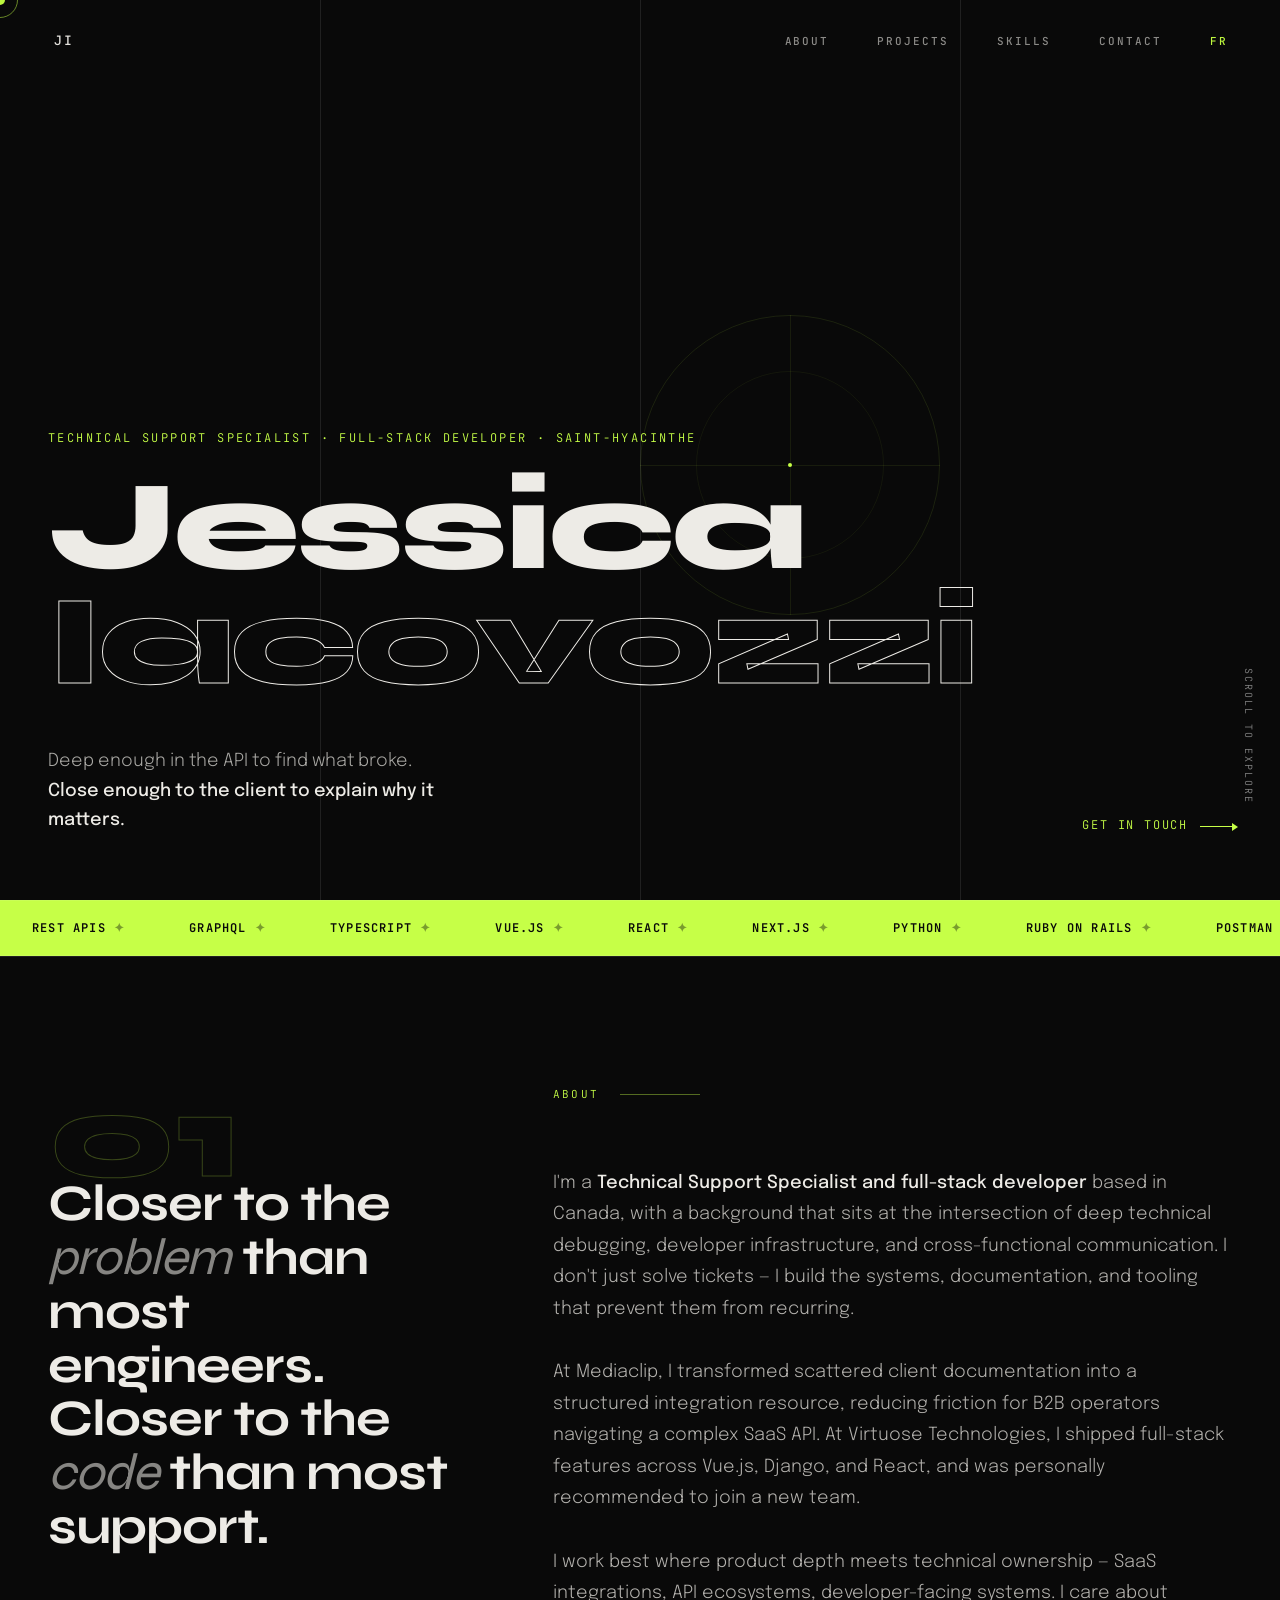
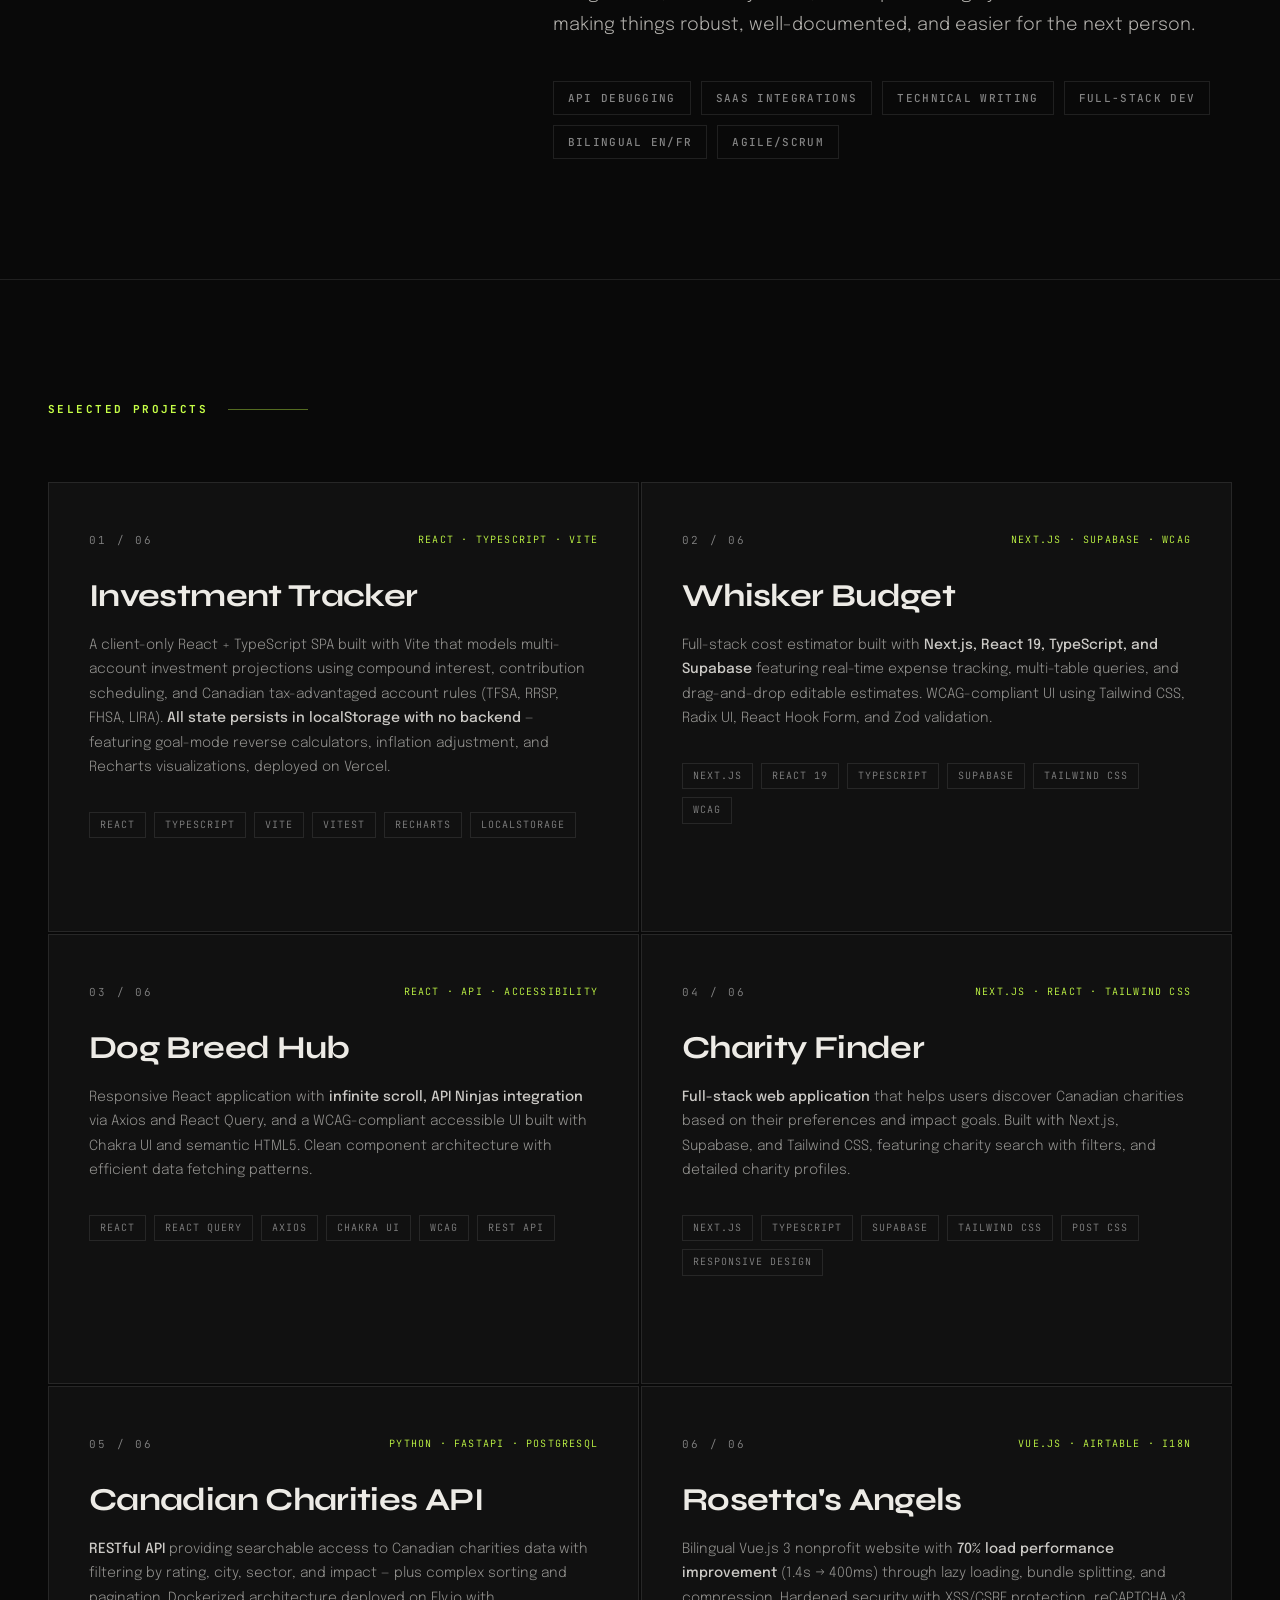
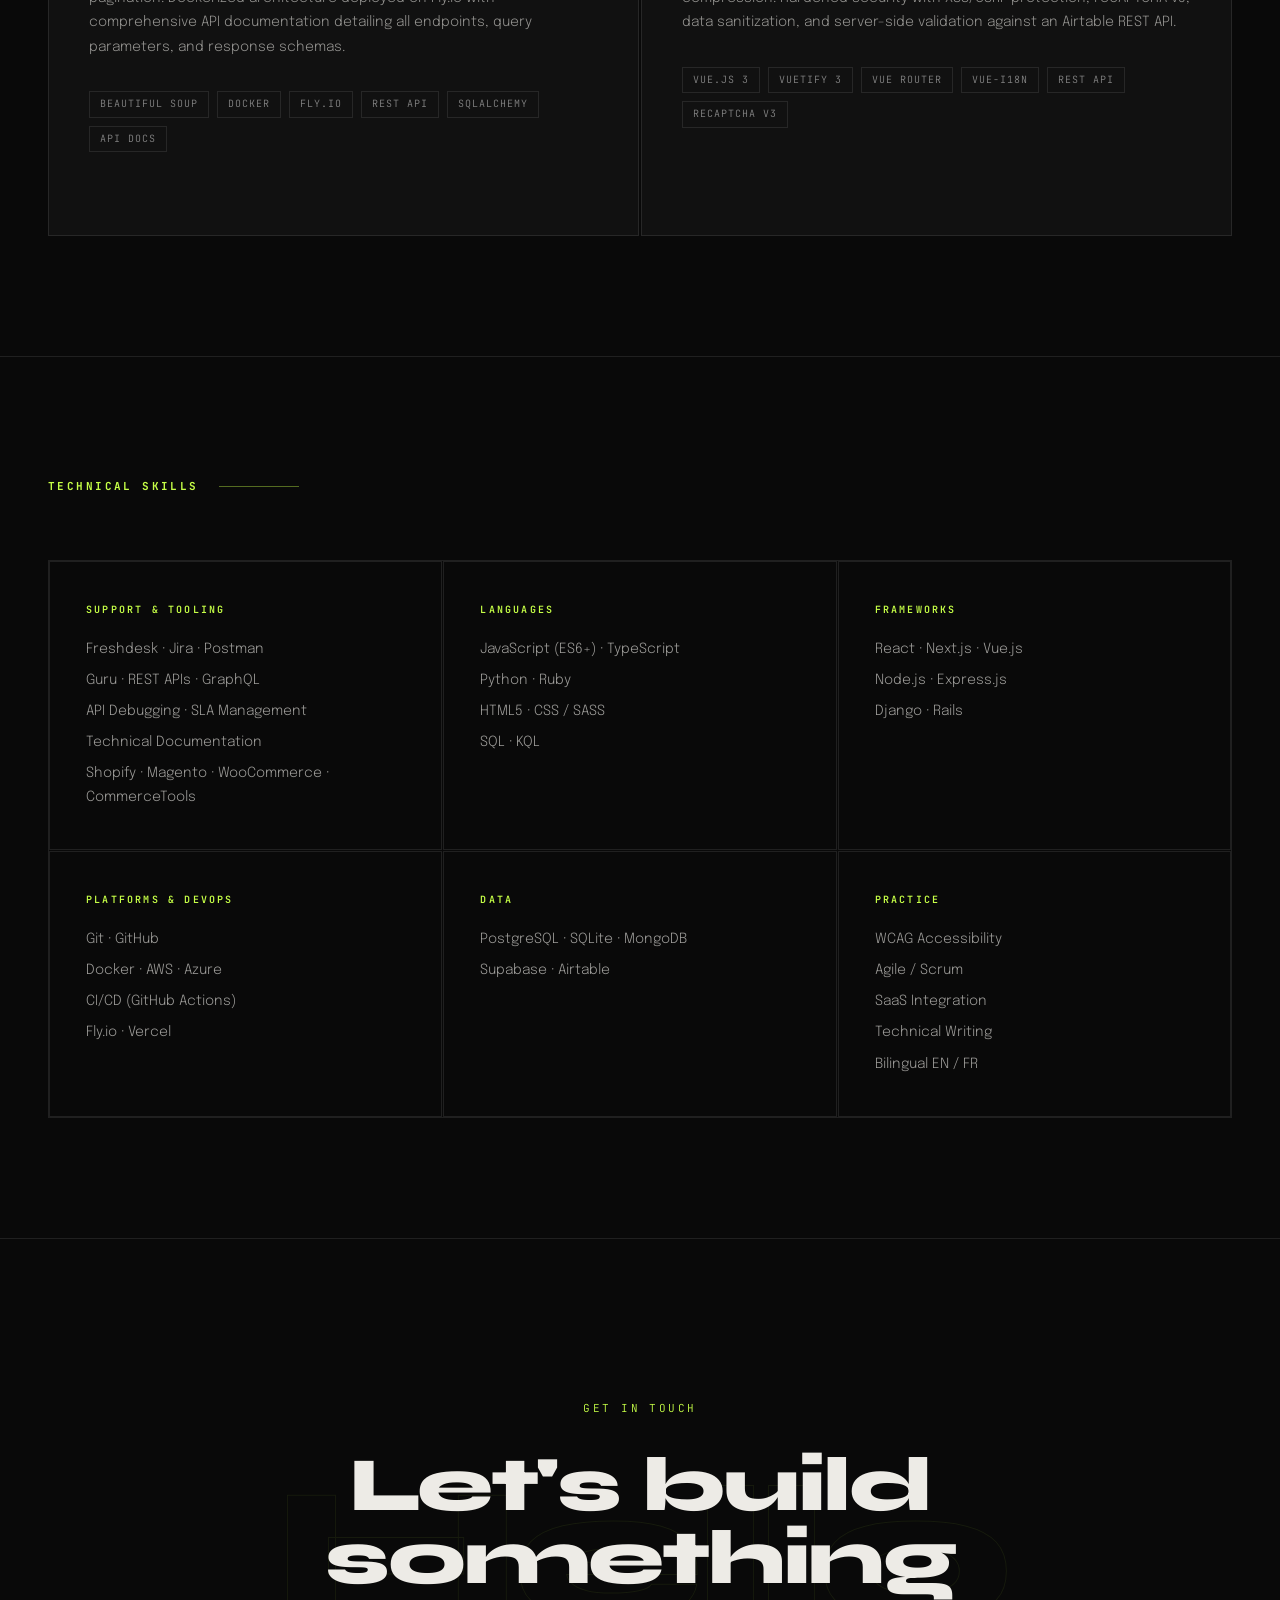
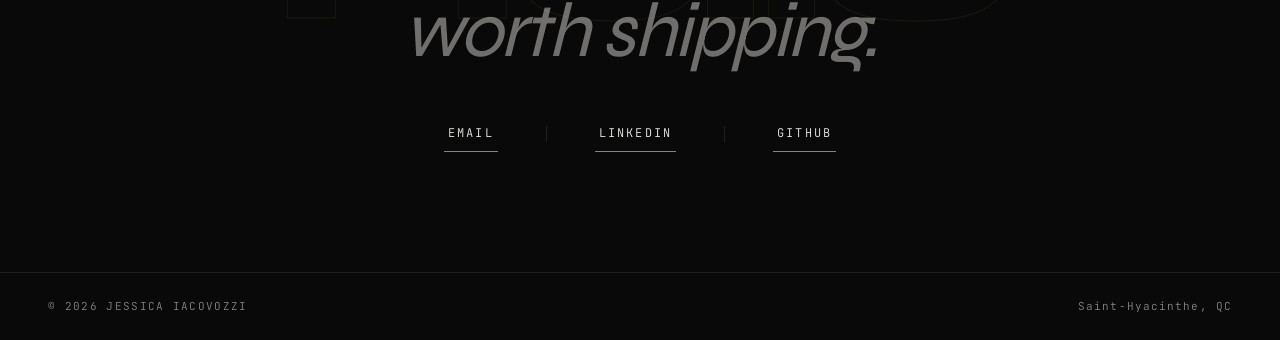
==== index.html @ d78e9f34 "Formatted with prettier + fix hero cta arrow" ====
<!doctype html>
<html lang="en">
  <head>
    <meta charset="UTF-8" />
    <meta name="viewport" content="width=device-width, initial-scale=1.0" />
    <title>Jessica Iacovozzi — Technical Support Specialist</title>
    <meta
      name="description"
      content="Technical Support Specialist and full-stack developer based in Saint-Hyacinthe. Deep API knowledge, builder's instinct, and a track record of shipping."
    />
    <link rel="alternate" hreflang="fr" href="fr/" />
    <link rel="alternate" hreflang="en" href="./" />
    <link
      href="https://fonts.googleapis.com/css2?family=Syne:wght@400;600;700;800&family=Epilogue:ital,wght@0,300;0,400;0,500;1,300;1,400&family=JetBrains+Mono:wght@400;500;600&display=swap"
      rel="stylesheet"
    />
    <link rel="stylesheet" href="assets/css/style.css" />
  </head>
  <body>
    <a href="#main" class="skip-link">Skip to content</a>

    <!-- Custom cursor -->
    <div class="cursor" id="cursor"></div>
    <div class="cursor-ring" id="cursor-ring"></div>

    <!-- Nav -->
    <nav>
      <a href="#" class="nav-logo">JI</a>
      <ul class="nav-links">
        <li><a href="#about">About</a></li>
        <li><a href="#projects">Projects</a></li>
        <li><a href="#skills">Skills</a></li>
        <li><a href="#contact">Contact</a></li>
        <li><a href="fr/" class="nav-lang" hreflang="fr">FR</a></li>
      </ul>
      <button
        class="nav-hamburger"
        aria-label="Toggle menu"
        aria-expanded="false"
      >
        <span></span><span></span><span></span>
      </button>
    </nav>

    <main id="main">
      <!-- Hero -->
      <section id="hero">
        <div class="hero-grid-line"></div>
        <div class="hero-grid-line"></div>
        <div class="hero-grid-line"></div>

        <div class="hero-visual" aria-hidden="true">
          <div class="hero-visual-ring"></div>
          <div class="hero-visual-ring hero-visual-ring--sm"></div>
          <div class="hero-visual-cross"></div>
          <div class="hero-visual-dot"></div>
        </div>

        <p class="hero-eyebrow">
          Technical Support Specialist · Full-Stack Developer · Saint-Hyacinthe
        </p>
        <h1 class="hero-name">
          <span class="hero-name-line">Jessica</span>
          <span class="hero-name-line">Iacovozzi</span>
        </h1>
        <div class="hero-meta">
          <p class="hero-role">
            Deep enough in the API to find what broke.<br />
            <strong
              >Close enough to the client to explain why it matters.</strong
            >
          </p>
          <a href="#contact" class="hero-cta">
            Get in touch
            <span class="hero-cta-arrow"></span>
          </a>
        </div>
        <p class="hero-scroll-hint">Scroll to explore</p>
      </section>

      <!-- Marquee -->
      <div class="marquee-wrap">
        <div class="marquee-track" aria-hidden="true">
          <span class="marquee-item"
            >REST APIs <span class="marquee-dot">✦</span></span
          >
          <span class="marquee-item"
            >GraphQL <span class="marquee-dot">✦</span></span
          >
          <span class="marquee-item"
            >TypeScript <span class="marquee-dot">✦</span></span
          >
          <span class="marquee-item"
            >Vue.js <span class="marquee-dot">✦</span></span
          >
          <span class="marquee-item"
            >React <span class="marquee-dot">✦</span></span
          >
          <span class="marquee-item"
            >Next.js <span class="marquee-dot">✦</span></span
          >
          <span class="marquee-item"
            >Python <span class="marquee-dot">✦</span></span
          >
          <span class="marquee-item"
            >Ruby on Rails <span class="marquee-dot">✦</span></span
          >
          <span class="marquee-item"
            >Postman <span class="marquee-dot">✦</span></span
          >
          <span class="marquee-item"
            >SLA Management <span class="marquee-dot">✦</span></span
          >
          <span class="marquee-item"
            >Technical Documentation <span class="marquee-dot">✦</span></span
          >
          <span class="marquee-item"
            >Docker <span class="marquee-dot">✦</span></span
          >
          <span class="marquee-item"
            >AWS <span class="marquee-dot">✦</span></span
          >
          <span class="marquee-item"
            >Azure <span class="marquee-dot">✦</span></span
          >
          <!-- Duplicate for seamless loop -->
          <span class="marquee-item"
            >REST APIs <span class="marquee-dot">✦</span></span
          >
          <span class="marquee-item"
            >GraphQL <span class="marquee-dot">✦</span></span
          >
          <span class="marquee-item"
            >TypeScript <span class="marquee-dot">✦</span></span
          >
          <span class="marquee-item"
            >Vue.js <span class="marquee-dot">✦</span></span
          >
          <span class="marquee-item"
            >React <span class="marquee-dot">✦</span></span
          >
          <span class="marquee-item"
            >Next.js <span class="marquee-dot">✦</span></span
          >
          <span class="marquee-item"
            >Python <span class="marquee-dot">✦</span></span
          >
          <span class="marquee-item"
            >Ruby on Rails <span class="marquee-dot">✦</span></span
          >
          <span class="marquee-item"
            >Postman <span class="marquee-dot">✦</span></span
          >
          <span class="marquee-item"
            >SLA Management <span class="marquee-dot">✦</span></span
          >
          <span class="marquee-item"
            >Technical Documentation <span class="marquee-dot">✦</span></span
          >
          <span class="marquee-item"
            >Docker <span class="marquee-dot">✦</span></span
          >
          <span class="marquee-item"
            >AWS <span class="marquee-dot">✦</span></span
          >
          <span class="marquee-item"
            >Azure <span class="marquee-dot">✦</span></span
          >
        </div>
      </div>

      <!-- About -->
      <section id="about">
        <div class="about-left reveal">
          <div class="about-number">01</div>
          <h2 class="about-heading">
            Closer to the <em>problem</em> than most engineers. Closer to the
            <em>code</em> than most support.
          </h2>
        </div>
        <div class="about-right reveal reveal-delay-2">
          <div class="section-label">About</div>
          <p class="about-text">
            I'm a
            <strong
              >Technical Support Specialist and full-stack developer</strong
            >
            based in Canada, with a background that sits at the intersection of
            deep technical debugging, developer infrastructure, and
            cross-functional communication. I don't just solve tickets — I build
            the systems, documentation, and tooling that prevent them from
            recurring.
          </p>
          <p class="about-text">
            At Mediaclip, I transformed scattered client documentation into a
            structured integration resource, reducing friction for B2B operators
            navigating a complex SaaS API. At Virtuose Technologies, I shipped
            full-stack features across Vue.js, Django, and React, and was
            personally recommended to join a new team.
          </p>
          <p class="about-text">
            I work best where product depth meets technical ownership — SaaS
            integrations, API ecosystems, developer-facing systems. I care about
            making things robust, well-documented, and easier for the next
            person.
          </p>
          <ul class="about-tags">
            <li class="tag">API Debugging</li>
            <li class="tag">SaaS Integrations</li>
            <li class="tag">Technical Writing</li>
            <li class="tag">Full-Stack Dev</li>
            <li class="tag">Bilingual EN/FR</li>
            <li class="tag">Agile/Scrum</li>
          </ul>
        </div>
      </section>

      <!-- Projects -->
      <section id="projects">
        <h2 class="section-label reveal">Selected Projects</h2>
        <div class="projects-grid">
          <div class="project-card reveal">
            <div class="project-num">
              <span>01 / 06</span>
              <span class="project-stack-badge">React · TypeScript · Vite</span>
            </div>
            <h3 class="project-title">Investment Tracker</h3>
            <p class="project-desc">
              A client-only React + TypeScript SPA built with Vite that models
              multi-account investment projections using compound interest,
              contribution scheduling, and Canadian tax-advantaged account rules
              (TFSA, RRSP, FHSA, LIRA).
              <strong
                >All state persists in localStorage with no backend</strong
              >
              — featuring goal-mode reverse calculators, inflation adjustment,
              and Recharts visualizations, deployed on Vercel.
            </p>
            <ul class="project-tags">
              <li class="project-tag">React</li>
              <li class="project-tag">TypeScript</li>
              <li class="project-tag">Vite</li>
              <li class="project-tag">Vitest</li>
              <li class="project-tag">Recharts</li>
              <li class="project-tag">localStorage</li>
            </ul>
            <div class="project-mockup">
              <picture class="project-mockup-picture">
                <source
                  media="(max-width: 600px)"
                  srcset="assets/images/investment_tracker_mobile.webp"
                />
                <img
                  src="assets/images/investment_tracker_desktop.webp"
                  alt="Investment tracker website screenshot"
                  loading="lazy"
                />
              </picture>
              <a
                href="https://personal-multi-investment-tracker.vercel.app/"
                class="project-mockup-cta"
                target="_blank"
                rel="noopener"
              >
                View Live <span class="project-mockup-arrow"></span>
              </a>
            </div>
          </div>

          <div class="project-card reveal reveal-delay-1">
            <div class="project-num">
              <span>02 / 06</span>
              <span class="project-stack-badge">Next.js · Supabase · WCAG</span>
            </div>
            <h3 class="project-title">Whisker Budget</h3>
            <p class="project-desc">
              Full-stack cost estimator built with
              <strong>Next.js, React 19, TypeScript, and Supabase</strong>
              featuring real-time expense tracking, multi-table queries, and
              drag-and-drop editable estimates. WCAG-compliant UI using Tailwind
              CSS, Radix UI, React Hook Form, and Zod validation.
            </p>
            <ul class="project-tags">
              <li class="project-tag">Next.js</li>
              <li class="project-tag">React 19</li>
              <li class="project-tag">TypeScript</li>
              <li class="project-tag">Supabase</li>
              <li class="project-tag">Tailwind CSS</li>
              <li class="project-tag">WCAG</li>
            </ul>
            <div class="project-mockup">
              <picture class="project-mockup-picture">
                <source
                  media="(max-width: 600px)"
                  srcset="assets/images/whiskerbudget_mobile.webp"
                />
                <img
                  src="assets/images/whiskerbudget_desktop.webp"
                  alt="Whisker Budget website screenshot"
                  loading="lazy"
                />
              </picture>
              <a
                href="https://whiskerbudget.ca/"
                class="project-mockup-cta"
                target="_blank"
                rel="noopener"
              >
                View Live <span class="project-mockup-arrow"></span>
              </a>
            </div>
          </div>

          <div class="project-card reveal reveal-delay-2">
            <div class="project-num">
              <span>03 / 06</span>
              <span class="project-stack-badge"
                >React · API · Accessibility</span
              >
            </div>
            <h3 class="project-title">Dog Breed Hub</h3>
            <p class="project-desc">
              Responsive React application with
              <strong>infinite scroll, API Ninjas integration</strong> via Axios
              and React Query, and a WCAG-compliant accessible UI built with
              Chakra UI and semantic HTML5. Clean component architecture with
              efficient data fetching patterns.
            </p>
            <ul class="project-tags">
              <li class="project-tag">React</li>
              <li class="project-tag">React Query</li>
              <li class="project-tag">Axios</li>
              <li class="project-tag">Chakra UI</li>
              <li class="project-tag">WCAG</li>
              <li class="project-tag">REST API</li>
            </ul>
            <div class="project-mockup">
              <picture class="project-mockup-picture">
                <source
                  media="(max-width: 600px)"
                  srcset="assets/images/db_hub_mobile.webp"
                />
                <img
                  src="assets/images/db_hub_desktop.webp"
                  alt="Dog Breed Hub app screenshot"
                  loading="lazy"
                />
              </picture>
              <a
                href="https://dog-breed-hub.vercel.app/"
                class="project-mockup-cta"
                target="_blank"
                rel="noopener"
              >
                View Live <span class="project-mockup-arrow"></span>
              </a>
            </div>
          </div>

          <div class="project-card reveal reveal-delay-3">
            <div class="project-num">
              <span>04 / 06</span>
              <span class="project-stack-badge"
                >Next.js · React · Tailwind CSS</span
              >
            </div>
            <h3 class="project-title">Charity Finder</h3>
            <p class="project-desc">
              <strong>Full-stack web application</strong> that helps users
              discover Canadian charities based on their preferences and impact
              goals. Built with Next.js, Supabase, and Tailwind CSS, featuring
              charity search with filters, and detailed charity profiles.
            </p>
            <ul class="project-tags">
              <li class="project-tag">Next.js</li>
              <li class="project-tag">TypeScript</li>
              <li class="project-tag">Supabase</li>
              <li class="project-tag">Tailwind CSS</li>
              <li class="project-tag">Post CSS</li>
              <li class="project-tag">Responsive Design</li>
            </ul>
            <div class="project-mockup">
              <picture class="project-mockup-picture">
                <source
                  media="(max-width: 600px)"
                  srcset="assets/images/charity_finder_mobile.webp"
                />
                <img
                  src="assets/images/charity_finder_desktop.webp"
                  alt="Charity Finder website screenshot"
                  loading="lazy"
                />
              </picture>
              <a
                href="https://canadian-charity-search-v2.vercel.app/"
                class="project-mockup-cta"
                target="_blank"
                rel="noopener"
              >
                View Live <span class="project-mockup-arrow"></span>
              </a>
            </div>
          </div>

          <div class="project-card reveal reveal-delay-4">
            <div class="project-num">
              <span>05 / 06</span>
              <span class="project-stack-badge"
                >Python · FastAPI · PostgreSQL</span
              >
            </div>
            <h3 class="project-title">Canadian Charities API</h3>
            <p class="project-desc">
              <strong>RESTful API</strong> providing searchable access to
              Canadian charities data with filtering by rating, city, sector,
              and impact — plus complex sorting and pagination. Dockerized
              architecture deployed on Fly.io with comprehensive API
              documentation detailing all endpoints, query parameters, and
              response schemas.
            </p>
            <ul class="project-tags">
              <li class="project-tag">Beautiful Soup</li>
              <li class="project-tag">Docker</li>
              <li class="project-tag">Fly.io</li>
              <li class="project-tag">REST API</li>
              <li class="project-tag">SQLAlchemy</li>
              <li class="project-tag">API Docs</li>
            </ul>
            <div class="project-mockup">
              <picture class="project-mockup-picture">
                <source
                  media="(max-width: 600px)"
                  srcset="assets/images/charity_api_mobile.webp"
                />
                <img
                  src="assets/images/charity_api_desktop.webp"
                  alt="Canadian Charities API website screenshot"
                  loading="lazy"
                />
              </picture>
              <a
                href="https://canadian-charities-api.fly.dev/"
                class="project-mockup-cta"
                target="_blank"
                rel="noopener"
              >
                View Live <span class="project-mockup-arrow"></span>
              </a>
            </div>
          </div>

          <div class="project-card reveal reveal-delay-5">
            <div class="project-num">
              <span>06 / 06</span>
              <span class="project-stack-badge">Vue.js · Airtable · i18n</span>
            </div>
            <h3 class="project-title">Rosetta's Angels</h3>
            <p class="project-desc">
              Bilingual Vue.js 3 nonprofit website with
              <strong>70% load performance improvement</strong> (1.4s → 400ms)
              through lazy loading, bundle splitting, and compression. Hardened
              security with XSS/CSRF protection, reCAPTCHA v3, data
              sanitization, and server-side validation against an Airtable REST
              API.
            </p>
            <ul class="project-tags">
              <li class="project-tag">Vue.js 3</li>
              <li class="project-tag">Vuetify 3</li>
              <li class="project-tag">Vue Router</li>
              <li class="project-tag">Vue-i18n</li>
              <li class="project-tag">REST API</li>
              <li class="project-tag">reCAPTCHA v3</li>
            </ul>
            <div class="project-mockup">
              <picture class="project-mockup-picture">
                <source
                  media="(max-width: 600px)"
                  srcset="assets/images/rosettas_angels_mobile.webp"
                />
                <img
                  src="assets/images/rosettas_angels_desktop.webp"
                  alt="Rosetta's Angels website screenshot"
                  loading="lazy"
                />
              </picture>
              <a
                href="https://rosettasangels.org/"
                class="project-mockup-cta"
                target="_blank"
                rel="noopener"
              >
                View Live <span class="project-mockup-arrow"></span>
              </a>
            </div>
          </div>
        </div>
      </section>

      <!-- Skills -->
      <section id="skills">
        <h2 class="section-label reveal">Technical Skills</h2>
        <div class="skills-grid reveal">
          <div class="skill-group">
            <p class="skill-group-label">Support &amp; Tooling</p>
            <ul class="skill-list">
              <li>Freshdesk · Jira · Postman</li>
              <li>Guru · REST APIs · GraphQL</li>
              <li>API Debugging · SLA Management</li>
              <li>Technical Documentation</li>
              <li>Shopify · Magento · WooCommerce · CommerceTools</li>
            </ul>
          </div>
          <div class="skill-group">
            <p class="skill-group-label">Languages</p>
            <ul class="skill-list">
              <li>JavaScript (ES6+) · TypeScript</li>
              <li>Python · Ruby</li>
              <li>HTML5 · CSS / SASS</li>
              <li>SQL · KQL</li>
            </ul>
          </div>
          <div class="skill-group">
            <p class="skill-group-label">Frameworks</p>
            <ul class="skill-list">
              <li>React · Next.js · Vue.js</li>
              <li>Node.js · Express.js</li>
              <li>Django · Rails</li>
            </ul>
          </div>
          <div class="skill-group">
            <p class="skill-group-label">Platforms &amp; DevOps</p>
            <ul class="skill-list">
              <li>Git · GitHub</li>
              <li>Docker · AWS · Azure</li>
              <li>CI/CD (GitHub Actions)</li>
              <li>Fly.io · Vercel</li>
            </ul>
          </div>
          <div class="skill-group">
            <p class="skill-group-label">Data</p>
            <ul class="skill-list">
              <li>PostgreSQL · SQLite · MongoDB</li>
              <li>Supabase · Airtable</li>
            </ul>
          </div>
          <div class="skill-group">
            <p class="skill-group-label">Practice</p>
            <ul class="skill-list">
              <li>WCAG Accessibility</li>
              <li>Agile / Scrum</li>
              <li>SaaS Integration</li>
              <li>Technical Writing</li>
              <li>Bilingual EN / FR</li>
            </ul>
          </div>
        </div>
      </section>

      <!-- Contact -->
      <section id="contact">
        <div class="contact-bg-text" aria-hidden="true">Hello</div>
        <span class="contact-label reveal">Get in touch</span>
        <h2 class="contact-heading reveal reveal-delay-1">
          Let's build something<br />
          <em>worth shipping.</em>
        </h2>
        <div class="contact-links reveal reveal-delay-2">
          <a href="mailto:iacovozzi.jessica@gmail.com" class="contact-link"
            >Email</a
          >
          <div class="contact-divider"></div>
          <a
            href="https://linkedin.com/in/jessica-iacovozzi"
            target="_blank"
            rel="noopener"
            class="contact-link"
            >LinkedIn</a
          >
          <div class="contact-divider"></div>
          <a
            href="https://github.com/jessica-iacovozzi"
            target="_blank"
            rel="noopener"
            class="contact-link"
            >GitHub</a
          >
        </div>
      </section>
    </main>

    <!-- Footer -->
    <footer>
      <p class="footer-copy">© 2026 Jessica Iacovozzi</p>
      <p class="footer-built">
        <!-- Saint-Hyacinthe, QC — Available for new opportunities <span>✦</span> -->
        Saint-Hyacinthe, QC
      </p>
    </footer>

    <script src="assets/js/main.js"></script>
  </body>
</html>
---- assets/css/style.css ----
*,
*::before,
*::after {
  box-sizing: border-box;
  margin: 0;
  padding: 0;
}

:root {
  --bg: #090909;
  --bg2: #111111;
  --text: #edebe6;
  --muted: #848484;
  --accent: #c6ff47;
  --accent-dim: rgba(198, 255, 71, 0.12);
  --border: rgba(237, 235, 230, 0.1);
  --font-display: "Syne", sans-serif;
  --font-body: "Epilogue", sans-serif;
  --font-mono: "JetBrains Mono", monospace;
}

html {
  scroll-behavior: smooth;
  scroll-padding-top: 80px;
}

body {
  background: var(--bg);
  color: var(--text);
  font-family: var(--font-body);
  font-weight: 300;
  line-height: 1.65;
  overflow-x: hidden;
  cursor: none;
}

/* ── SKIP LINK ── */
.skip-link {
  position: absolute;
  top: -100%;
  left: 16px;
  background: var(--accent);
  color: var(--bg);
  font-family: var(--font-mono);
  font-size: 13px;
  font-weight: 600;
  letter-spacing: 0.1em;
  text-transform: uppercase;
  padding: 12px 20px;
  text-decoration: none;
  z-index: 200;
  border-radius: 0 0 4px 4px;
  transition: top 0.2s ease;
}
.skip-link:focus {
  top: 0;
}

/* ── FOCUS ── */
:focus-visible {
  outline: 2px solid var(--accent);
  outline-offset: 3px;
}

/* ── CUSTOM CURSOR ── */
@media (hover: none) {
  body {
    cursor: auto;
  }
  .cursor,
  .cursor-ring {
    display: none;
  }
}

.cursor {
  position: fixed;
  top: 0;
  left: 0;
  width: 10px;
  height: 10px;
  background: var(--accent);
  border-radius: 50%;
  pointer-events: none;
  z-index: 9999;
  transform: translate(-50%, -50%);
  transition:
    transform 0.1s ease,
    width 0.25s ease,
    height 0.25s ease,
    background 0.2s;
  mix-blend-mode: difference;
}
.cursor.hovering {
  width: 36px;
  height: 36px;
}
.cursor-ring {
  position: fixed;
  top: 0;
  left: 0;
  width: 36px;
  height: 36px;
  border: 1px solid rgba(198, 255, 71, 0.5);
  border-radius: 50%;
  pointer-events: none;
  z-index: 9998;
  transform: translate(-50%, -50%);
  transition: transform 0.18s ease;
}

/* ── NAV ── */
nav {
  position: fixed;
  top: 0;
  left: 0;
  right: 0;
  z-index: 100;
  display: flex;
  align-items: center;
  justify-content: space-between;
  padding: 24px 48px;
  mix-blend-mode: difference;
  transition:
    background 0.35s ease,
    backdrop-filter 0.35s ease,
    -webkit-backdrop-filter 0.35s ease,
    padding 0.35s ease,
    border-color 0.35s ease;
}
nav.scrolled,
nav.menu-open {
  mix-blend-mode: normal;
  background: rgba(9, 9, 9, 0.75);
  backdrop-filter: blur(16px);
  -webkit-backdrop-filter: blur(16px);
  border-bottom: 1px solid var(--border);
  padding: 16px 48px;
}
.nav-logo {
  font-family: var(--font-mono);
  font-size: 13px;
  font-weight: 500;
  letter-spacing: 0.12em;
  text-transform: uppercase;
  color: var(--text);
  text-decoration: none;
  padding: 6px;
}
.nav-links {
  display: flex;
  gap: 40px;
  list-style: none;
  align-items: center;
}
.nav-links a {
  font-family: var(--font-mono);
  font-size: 11px;
  font-weight: 500;
  letter-spacing: 0.18em;
  text-transform: uppercase;
  color: var(--text);
  text-decoration: none;
  opacity: 0.6;
  padding: 8px 4px;
  transition: opacity 0.2s;
}
.nav-links a:hover {
  opacity: 1;
}
.nav-lang {
  font-family: var(--font-mono);
  font-size: 11px;
  font-weight: 600;
  letter-spacing: 0.18em;
  text-transform: uppercase;
  color: var(--accent) !important;
  text-decoration: none;
  opacity: 1 !important;
  transition: background 0.2s !important;
}
.nav-lang:hover {
  background: rgba(198, 255, 71, 0.08);
}

/* ── HERO ── */
#hero {
  min-height: 100vh;
  display: flex;
  flex-direction: column;
  justify-content: flex-end;
  padding: 0 48px 64px;
  position: relative;
  overflow: hidden;
}
.hero-grid-line {
  position: absolute;
  top: 0;
  bottom: 0;
  width: 1px;
  background: var(--border);
}
.hero-grid-line:nth-child(1) {
  left: 25%;
}
.hero-grid-line:nth-child(2) {
  left: 50%;
}
.hero-grid-line:nth-child(3) {
  left: 75%;
}

.hero-eyebrow {
  font-family: var(--font-mono);
  font-size: 12px;
  letter-spacing: 0.2em;
  text-transform: uppercase;
  color: var(--accent);
  margin-bottom: 20px;
  opacity: 0;
  animation: fadeUp 0.8s ease 0.2s forwards;
}
.hero-name {
  font-family: var(--font-display);
  font-size: clamp(72px, 10vw, 160px);
  font-weight: 800;
  line-height: 0.9;
  letter-spacing: -0.03em;
  overflow: hidden;
}
.hero-name-line {
  display: block;
  opacity: 0;
  transform: translateY(100%);
}
.hero-name-line:nth-child(1) {
  animation: slideUp 0.9s cubic-bezier(0.16, 1, 0.3, 1) 0.3s forwards;
}
.hero-name-line:nth-child(2) {
  animation: slideUp 0.9s cubic-bezier(0.16, 1, 0.3, 1) 0.45s forwards;
  color: transparent;
  -webkit-text-stroke: 1px var(--text);
}
.hero-meta {
  display: flex;
  align-items: flex-end;
  justify-content: space-between;
  margin-top: 48px;
  opacity: 0;
  animation: fadeUp 0.8s ease 0.8s forwards;
}
.hero-role {
  font-family: var(--font-body);
  font-size: clamp(14px, 1.4vw, 18px);
  font-weight: 300;
  max-width: 420px;
  color: rgba(237, 235, 230, 0.7);
}
.hero-role strong {
  color: var(--text);
  font-weight: 500;
}
.hero-cta {
  display: flex;
  align-items: center;
  gap: 12px;
  font-family: var(--font-mono);
  font-size: 12px;
  letter-spacing: 0.15em;
  text-transform: uppercase;
  color: var(--accent);
  text-decoration: none;
  transition: gap 0.3s;
}
.hero-cta:hover {
  gap: 20px;
}
.hero-cta-arrow {
  width: 32px;
  height: 1px;
  background: var(--accent);
  position: relative;
  transition: width 0.3s;
}
.hero-cta-arrow::after {
  content: "";
  position: absolute;
  right: -10px;
  top: -3px;
  border: 4px solid transparent;
  border-left: 6px solid var(--accent);
}
.hero-cta:hover .hero-cta-arrow {
  width: 48px;
}

.hero-scroll-hint {
  position: absolute;
  right: 24px;
  bottom: 96px;
  font-family: var(--font-mono);
  font-size: 10px;
  letter-spacing: 0.2em;
  text-transform: uppercase;
  color: var(--muted);
  writing-mode: vertical-rl;
  animation: fadeUp 1s ease 1.2s both;
}

/* ── HERO VISUAL ── */
.hero-visual {
  position: absolute;
  top: 35%;
  left: 50%;
  transform: translate(-50%, -50%);
  width: 300px;
  height: 300px;
  pointer-events: none;
  user-select: none;
  opacity: 0;
  animation: fadeUp 1.6s ease 0.4s forwards;
}
.hero-visual-ring {
  position: absolute;
  inset: 0;
  border: 1px solid rgba(198, 255, 71, 0.1);
  border-radius: 50%;
}
.hero-visual-ring--sm {
  inset: 56px;
  border-color: rgba(198, 255, 71, 0.06);
}
.hero-visual-cross {
  position: absolute;
  inset: 0;
}
.hero-visual-cross::before {
  content: "";
  position: absolute;
  width: 1px;
  height: 100%;
  left: 50%;
  top: 0;
  background: rgba(198, 255, 71, 0.08);
}
.hero-visual-cross::after {
  content: "";
  position: absolute;
  height: 1px;
  width: 100%;
  top: 50%;
  left: 0;
  background: rgba(198, 255, 71, 0.08);
}
.hero-visual-dot {
  position: absolute;
  top: 50%;
  left: 50%;
  transform: translate(-50%, -50%);
  width: 4px;
  height: 4px;
  background: var(--accent);
  border-radius: 50%;
  animation: heroPulse 2.8s ease-in-out infinite;
}
@keyframes heroPulse {
  0%,
  100% {
    opacity: 0.4;
    box-shadow: 0 0 0 0 rgba(198, 255, 71, 0.3);
  }
  50% {
    opacity: 1;
    box-shadow: 0 0 0 10px rgba(198, 255, 71, 0);
  }
}

@media (max-width: 600px) {
  .hero-visual {
    top: 32%;
    width: 240px;
    height: 240px;
  }
  .hero-visual-ring {
    border-color: rgba(198, 255, 71, 0.16);
  }
  .hero-visual-ring--sm {
    inset: 44px;
    border-color: rgba(198, 255, 71, 0.1);
  }
  .hero-visual-cross::before {
    background: rgba(198, 255, 71, 0.12);
  }
  .hero-visual-cross::after {
    background: rgba(198, 255, 71, 0.12);
  }
  .hero-visual-dot {
    opacity: 0.7;
    width: 5px;
    height: 5px;
  }
}

/* ── MARQUEE ── */
.marquee-wrap {
  border-top: 1px solid var(--border);
  border-bottom: 1px solid var(--border);
  background: var(--accent);
  overflow: hidden;
  white-space: nowrap;
  padding: 14px 0;
}
.marquee-track {
  display: inline-flex;
  gap: 0;
  animation: marquee 22s linear infinite;
}
.marquee-item {
  font-family: var(--font-mono);
  font-size: 12px;
  font-weight: 600;
  letter-spacing: 0.1em;
  text-transform: uppercase;
  color: var(--bg);
  padding: 0 32px;
}
.marquee-dot {
  color: var(--bg);
  opacity: 0.4;
}

@keyframes marquee {
  from {
    transform: translateX(0);
  }
  to {
    transform: translateX(-50%);
  }
}

/* ── SECTIONS ── */
section {
  padding: 120px 48px;
}
.section-label {
  font-family: var(--font-mono);
  font-size: 11px;
  letter-spacing: 0.22em;
  text-transform: uppercase;
  color: var(--accent);
  margin-bottom: 64px;
  display: flex;
  align-items: center;
  gap: 20px;
}
.section-label::after {
  content: "";
  flex: 1;
  max-width: 80px;
  height: 1px;
  background: var(--accent);
  opacity: 0.4;
}

/* ── ABOUT ── */
#about {
  display: grid;
  grid-template-columns: 1fr 1.6fr;
  gap: 80px;
  align-items: start;
  border-top: 1px solid var(--border);
}
.about-number {
  font-family: var(--font-display);
  font-size: 120px;
  font-weight: 800;
  color: var(--accent-dim);
  line-height: 1;
  -webkit-text-stroke: 1px rgba(198, 255, 71, 0.25);
  color: transparent;
  margin-bottom: -20px;
}
.about-heading {
  font-family: var(--font-display);
  font-size: clamp(36px, 4vw, 56px);
  font-weight: 700;
  line-height: 1.05;
  letter-spacing: -0.02em;
}
.about-heading em {
  font-style: italic;
  font-weight: 300;
  color: rgba(237, 235, 230, 0.55);
}
.about-right {
  padding-top: 8px;
}
.about-text {
  font-size: 18px;
  font-weight: 300;
  line-height: 1.75;
  color: rgba(237, 235, 230, 0.75);
  margin-bottom: 32px;
}
.about-text strong {
  color: var(--text);
  font-weight: 500;
}
.about-tags {
  display: flex;
  flex-wrap: wrap;
  gap: 10px;
  margin-top: 40px;
  list-style: none;
}
.tag {
  font-family: var(--font-mono);
  font-size: 11px;
  font-weight: 500;
  letter-spacing: 0.12em;
  text-transform: uppercase;
  border: 1px solid var(--border);
  padding: 7px 14px;
  color: var(--muted);
  transition:
    color 0.2s,
    border-color 0.2s;
}
.tag:hover {
  color: var(--accent);
  border-color: var(--accent);
}

/* ── EXPERIENCE ── */
#experience {
  border-top: 1px solid var(--border);
}
.exp-item {
  display: grid;
  grid-template-columns: 280px 1fr;
  gap: 48px;
  padding: 56px 0;
  border-bottom: 1px solid var(--border);
}
.exp-item:first-of-type {
  padding-top: 0;
}
.exp-company {
  font-family: var(--font-display);
  font-size: 28px;
  font-weight: 700;
  letter-spacing: -0.02em;
  margin-bottom: 8px;
}
.exp-period {
  font-family: var(--font-mono);
  font-size: 11px;
  letter-spacing: 0.15em;
  color: var(--muted);
  text-transform: uppercase;
  margin-bottom: 4px;
}
.exp-location {
  font-family: var(--font-mono);
  font-size: 11px;
  letter-spacing: 0.12em;
  color: var(--muted);
  text-transform: uppercase;
}
.exp-role {
  font-family: var(--font-display);
  font-size: clamp(18px, 2vw, 24px);
  font-weight: 600;
  margin-bottom: 4px;
  letter-spacing: -0.01em;
}
.exp-promo {
  font-family: var(--font-mono);
  font-size: 10px;
  letter-spacing: 0.18em;
  text-transform: uppercase;
  color: var(--accent);
  margin-bottom: 28px;
  display: inline-block;
}
.exp-bullets {
  list-style: none;
  display: flex;
  flex-direction: column;
  gap: 20px;
}
.exp-bullets li {
  padding-left: 20px;
  position: relative;
  font-size: 15px;
  color: rgba(237, 235, 230, 0.72);
  line-height: 1.7;
}
.exp-bullets li::before {
  content: "—";
  position: absolute;
  left: 0;
  color: var(--accent);
  font-family: var(--font-mono);
  font-size: 12px;
}
.exp-bullets strong {
  color: var(--text);
  font-weight: 500;
}

/* ── PROJECTS ── */
#projects {
  border-top: 1px solid var(--border);
}
.projects-grid {
  display: grid;
  grid-template-columns: 1fr 1fr;
  gap: 2px;
  margin-top: 0;
}
.project-card {
  background: var(--bg2);
  padding: 48px 40px;
  position: relative;
  overflow: hidden;
  transition: background 0.3s;
  border: 1px solid var(--border);
  min-height: 450px;
}
.project-card::before {
  content: "";
  position: absolute;
  inset: 0;
  background: var(--accent-dim);
  opacity: 0;
  transition: opacity 0.4s;
}
.project-card:hover::before {
  opacity: 1;
}
.project-card:hover {
  border-color: rgba(198, 255, 71, 0.3);
}

.project-num {
  font-family: var(--font-mono);
  font-size: 11px;
  letter-spacing: 0.2em;
  color: var(--muted);
  margin-bottom: 28px;
  display: flex;
  align-items: center;
  justify-content: space-between;
}
.project-stack-badge {
  font-family: var(--font-mono);
  font-size: 10px;
  letter-spacing: 0.12em;
  color: var(--accent);
  text-transform: uppercase;
}
.project-title {
  font-family: var(--font-display);
  font-size: clamp(22px, 2.5vw, 34px);
  font-weight: 700;
  letter-spacing: -0.02em;
  margin-bottom: 20px;
  line-height: 1.1;
  transition: color 0.2s;
}
.project-card:hover .project-title {
  color: var(--accent);
}
.project-desc {
  font-size: 14px;
  color: rgba(237, 235, 230, 0.6);
  line-height: 1.75;
  margin-bottom: 32px;
}
.project-desc strong {
  color: rgba(237, 235, 230, 0.85);
  font-weight: 500;
}
.project-tags {
  display: flex;
  flex-wrap: wrap;
  gap: 8px;
  list-style: none;
}
.project-tag {
  font-family: var(--font-mono);
  font-size: 10px;
  letter-spacing: 0.1em;
  text-transform: uppercase;
  color: var(--muted);
  border: 1px solid var(--border);
  padding: 4px 10px;
}
.project-card:hover .project-tag {
  border-color: rgba(198, 255, 71, 0.25);
  color: rgba(198, 255, 71, 0.7);
}

/* ── PROJECT MOCKUP ── */
.project-mockup {
  position: absolute;
  inset: 0;
  background: rgba(9, 9, 9, 0.96);
  display: flex;
  flex-direction: column;
  padding: 32px 40px;
  opacity: 0;
  transform: translateY(10px);
  transition:
    opacity 0.7s ease,
    transform 0.7s cubic-bezier(0.16, 1, 0.3, 1);
  pointer-events: none;
  z-index: 2;
}
.project-card:hover .project-mockup,
.project-card:focus-within .project-mockup,
.project-card.mockup-active .project-mockup {
  opacity: 1;
  transform: translateY(0);
  pointer-events: auto;
}
.project-mockup-picture {
  flex: 1;
  min-height: 0;
  width: 100%;
  display: block;
  overflow: hidden;
}
.project-mockup-picture img {
  width: 100%;
  height: 100%;
  object-fit: contain;
  display: block;
}
.project-mockup-cta {
  display: inline-flex;
  align-items: center;
  gap: 10px;
  margin-top: 20px;
  font-family: var(--font-mono);
  font-size: 11px;
  letter-spacing: 0.15em;
  text-transform: uppercase;
  color: var(--accent);
  text-decoration: none;
  transition: gap 0.3s;
  flex-shrink: 0;
  width: fit-content;
}
.project-mockup-cta:hover {
  gap: 18px;
}
.project-mockup-arrow {
  width: 24px;
  height: 1px;
  background: var(--accent);
  position: relative;
  flex-shrink: 0;
  transition: width 0.3s;
}
.project-mockup-arrow::after {
  content: "";
  position: absolute;
  right: -10px;
  top: -3px;
  border: 4px solid transparent;
  border-left: 5px solid var(--accent);
}
.project-mockup-cta:hover .project-mockup-arrow {
  width: 36px;
}

/* ── SKILLS ── */
#skills {
  border-top: 1px solid var(--border);
}
.skills-grid {
  display: grid;
  grid-template-columns: repeat(3, 1fr);
  gap: 1px;
  border: 1px solid var(--border);
}
.skill-group {
  padding: 40px 36px;
  border: 1px solid var(--border);
  transition: background 0.3s;
}
.skill-group:hover {
  background: var(--bg2);
}
.skill-group-label {
  font-family: var(--font-mono);
  font-size: 10px;
  font-weight: 600;
  letter-spacing: 0.22em;
  text-transform: uppercase;
  color: var(--accent);
  margin-bottom: 20px;
}
.skill-list {
  display: flex;
  flex-direction: column;
  gap: 8px;
  list-style: none;
}
.skill-list li {
  font-size: 14px;
  color: rgba(237, 235, 230, 0.65);
  font-family: var(--font-body);
  font-weight: 300;
  transition: color 0.2s;
}
.skill-group:hover .skill-list li {
  color: rgba(237, 235, 230, 0.85);
}

/* ── CONTACT ── */
#contact {
  border-top: 1px solid var(--border);
  text-align: center;
  padding: 160px 48px 120px;
  position: relative;
}
.contact-bg-text {
  position: absolute;
  top: 50%;
  left: 50%;
  transform: translate(-50%, -50%);
  font-family: var(--font-display);
  font-size: clamp(80px, 15vw, 200px);
  font-weight: 800;
  letter-spacing: -0.04em;
  color: transparent;
  -webkit-text-stroke: 1px rgba(198, 255, 71, 0.07);
  white-space: nowrap;
  pointer-events: none;
  user-select: none;
}
.contact-label {
  font-family: var(--font-mono);
  font-size: 11px;
  letter-spacing: 0.22em;
  text-transform: uppercase;
  color: var(--accent);
  margin-bottom: 32px;
  display: block;
}
.contact-heading {
  font-family: var(--font-display);
  font-size: clamp(40px, 6vw, 88px);
  font-weight: 800;
  letter-spacing: -0.03em;
  line-height: 0.95;
  margin-bottom: 48px;
  position: relative;
}
.contact-heading em {
  display: block;
  font-style: italic;
  font-weight: 300;
  color: rgba(237, 235, 230, 0.45);
}
.contact-links {
  display: flex;
  align-items: center;
  justify-content: center;
  gap: 48px;
  position: relative;
}
.contact-link {
  font-family: var(--font-mono);
  font-size: 12px;
  letter-spacing: 0.18em;
  text-transform: uppercase;
  color: var(--text);
  text-decoration: none;
  padding: 8px 4px;
  border-bottom: 1px solid var(--muted);
  transition:
    color 0.2s,
    border-color 0.2s;
}
.contact-link:hover {
  color: var(--accent);
  border-color: var(--accent);
}
.contact-divider {
  width: 1px;
  height: 16px;
  background: var(--border);
}

/* ── FOOTER ── */
footer {
  border-top: 1px solid var(--border);
  padding: 24px 48px;
  display: flex;
  align-items: center;
  justify-content: space-between;
}
.footer-copy {
  font-family: var(--font-mono);
  font-size: 11px;
  letter-spacing: 0.12em;
  color: var(--muted);
  text-transform: uppercase;
}
.footer-built {
  font-family: var(--font-mono);
  font-size: 11px;
  letter-spacing: 0.1em;
  color: var(--muted);
}
.footer-built span {
  color: var(--accent);
}

/* ── ANIMATIONS ── */
@keyframes fadeUp {
  from {
    opacity: 0;
    transform: translateY(20px);
  }
  to {
    opacity: 1;
    transform: translateY(0);
  }
}
@keyframes slideUp {
  from {
    opacity: 0;
    transform: translateY(100%);
  }
  to {
    opacity: 1;
    transform: translateY(0);
  }
}

.reveal {
  opacity: 0;
  transform: translateY(32px);
  transition:
    opacity 0.8s ease,
    transform 0.8s cubic-bezier(0.16, 1, 0.3, 1);
}
.reveal.visible {
  opacity: 1;
  transform: translateY(0);
}
.reveal-delay-1 {
  transition-delay: 0.1s;
}
.reveal-delay-2 {
  transition-delay: 0.2s;
}
.reveal-delay-3 {
  transition-delay: 0.3s;
}
.reveal-delay-4 {
  transition-delay: 0.4s;
}
.reveal-delay-5 {
  transition-delay: 0.5s;
}

/* ── RESPONSIVE ── */
@media (max-width: 900px) {
  nav {
    padding: 20px 24px;
  }
  nav.scrolled {
    padding: 14px 24px;
  }
  .nav-links {
    gap: 24px;
  }
  section {
    padding: 80px 24px;
  }
  #hero {
    padding: 0 24px 48px;
  }
  .hero-name {
    font-size: clamp(44px, 8vw, 96px);
  }
  #about {
    grid-template-columns: 1fr;
    gap: 40px;
  }
  .about-number {
    font-size: 80px;
  }
  .exp-item {
    grid-template-columns: 1fr;
    gap: 20px;
  }
  .projects-grid {
    grid-template-columns: 1fr;
  }
  .skills-grid {
    grid-template-columns: 1fr 1fr;
  }
  footer {
    flex-direction: column;
    gap: 12px;
    text-align: center;
  }
}
/* ── HAMBURGER ── */
.nav-hamburger {
  display: none;
  flex-direction: column;
  justify-content: center;
  gap: 5px;
  width: 36px;
  height: 36px;
  padding-left: 20px;
  background: none;
  border: none;
  cursor: pointer;
  z-index: 100;
}
.nav-hamburger span {
  display: block;
  height: 1px;
  background: var(--text);
  transform-origin: center;
  transition:
    transform 0.3s ease,
    opacity 0.3s ease,
    width 0.3s ease;
}
.nav-hamburger span:nth-child(1) {
  width: 22px;
}
.nav-hamburger span:nth-child(2) {
  width: 16px;
}
.nav-hamburger span:nth-child(3) {
  width: 22px;
}
.nav-hamburger.open span:nth-child(1) {
  transform: translateY(6px) rotate(45deg);
  width: 22px;
  background: var(--accent);
}
.nav-hamburger.open span:nth-child(2) {
  opacity: 0;
}
.nav-hamburger.open span:nth-child(3) {
  transform: translateY(-6px) rotate(-45deg);
  width: 22px;
  background: var(--accent);
}

@media (max-width: 600px) {
  .nav-hamburger {
    display: flex;
  }
  .nav-links {
    display: flex;
    flex-direction: column;
    align-items: flex-start;
    gap: 0;
    position: fixed;
    top: 0;
    right: 0;
    bottom: 0;
    left: 0;
    background: rgba(9, 9, 9, 0.95);
    backdrop-filter: blur(20px);
    -webkit-backdrop-filter: blur(20px);
    padding: 96px 40px 48px;
    transform: translateX(100%);
    transition: transform 0.4s cubic-bezier(0.16, 1, 0.3, 1);
    z-index: 99;
    height: 100vh;
    border-left: 1px solid var(--border);
  }
  .nav-links.open {
    transform: translateX(0);
  }
  .nav-links li {
    width: 100%;
    border-bottom: 1px solid var(--border);
  }
  .nav-links a {
    display: block;
    padding: 18px 0;
    font-size: 13px;
    letter-spacing: 0.2em;
    opacity: 0.7;
  }
  .nav-links a:hover {
    opacity: 1;
  }
  .nav-links .nav-lang {
    display: inline-block;
    margin-top: 32px;
  }
  .nav-links li:has(.nav-lang) {
    border-bottom: none;
  }
  .skills-grid {
    grid-template-columns: 1fr;
  }
  .hero-meta {
    flex-direction: column;
    gap: 24px;
    align-items: flex-start;
  }
  .contact-links {
    flex-direction: column;
    gap: 4px;
  }
}

/* ── REDUCED MOTION ── */
@media (prefers-reduced-motion: reduce) {
  html {
    scroll-behavior: auto;
  }
  .hero-eyebrow,
  .hero-name-line,
  .hero-meta,
  .hero-scroll-hint,
  .hero-visual {
    animation: none;
    opacity: 1;
    transform: none;
  }
  .hero-visual-dot {
    animation: none;
  }
  .marquee-track {
    animation: none;
  }
  .reveal {
    transition: none;
    opacity: 1;
    transform: none;
  }
}
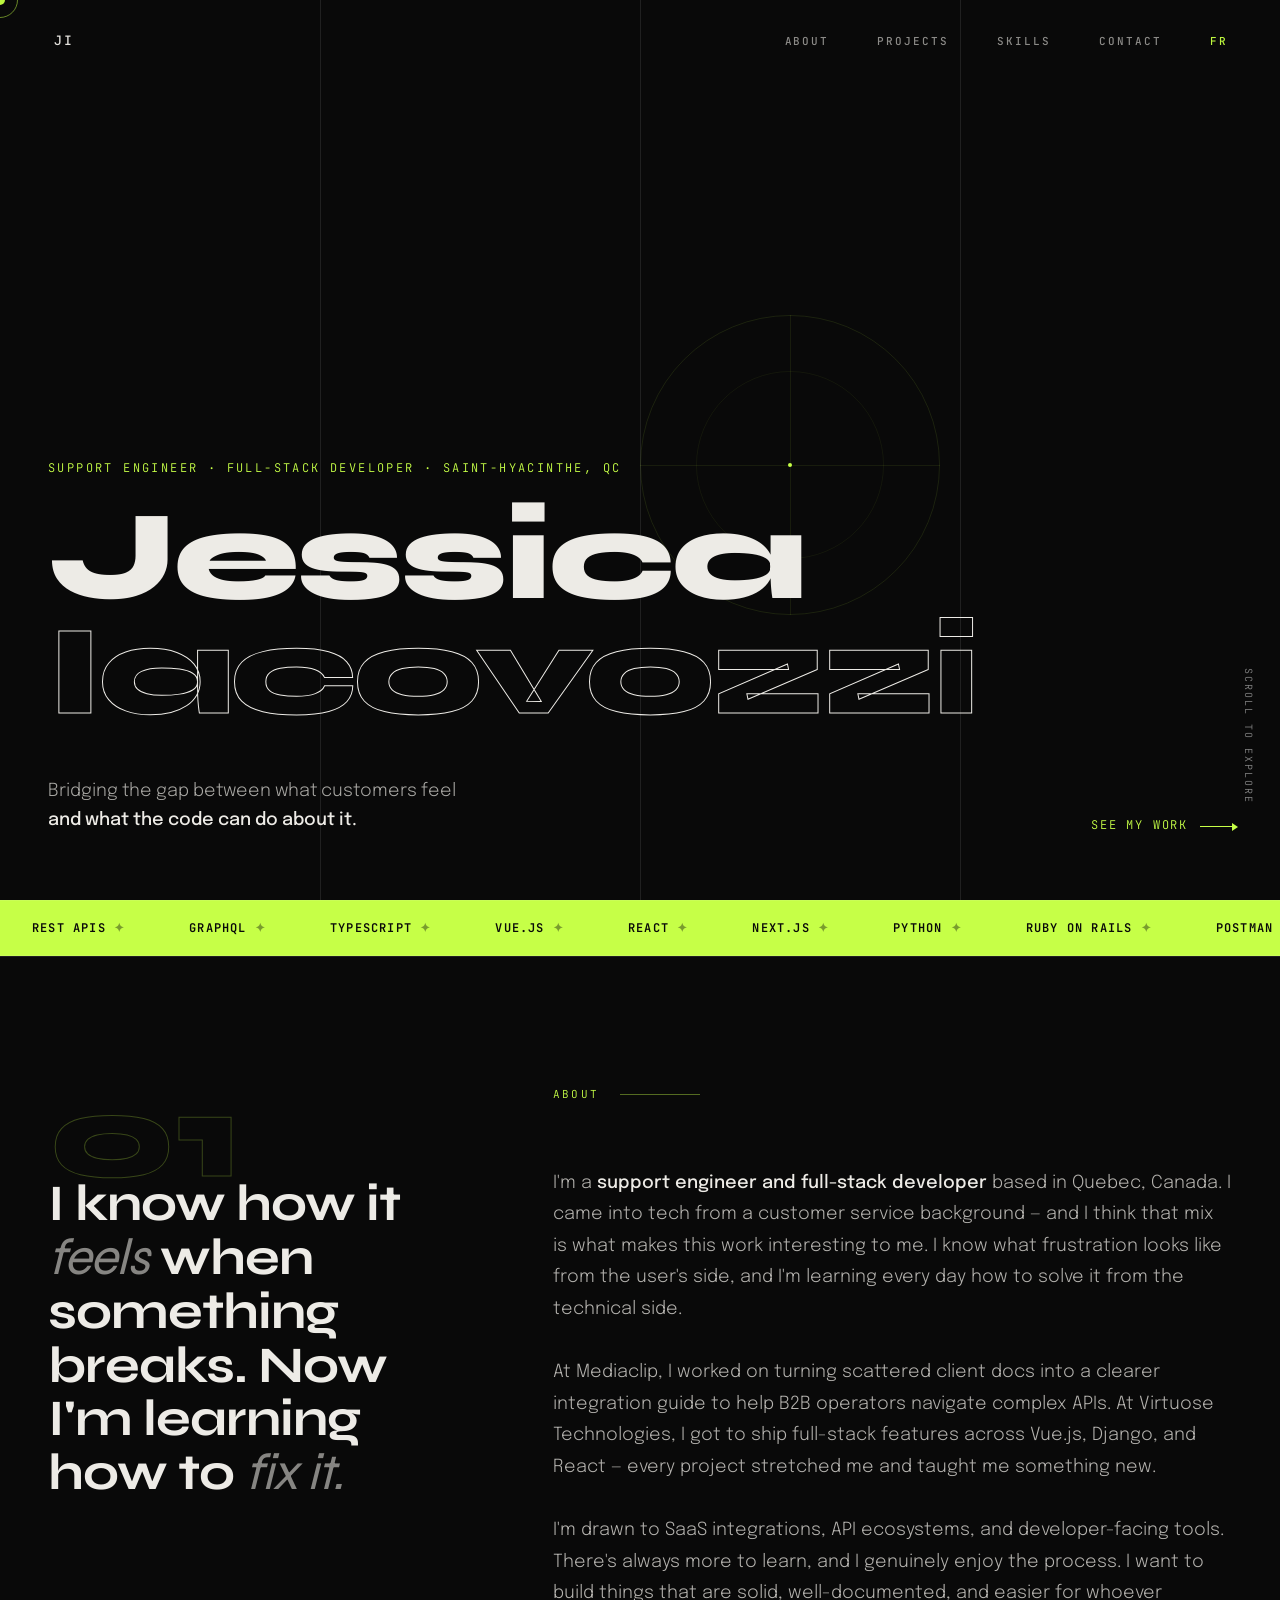
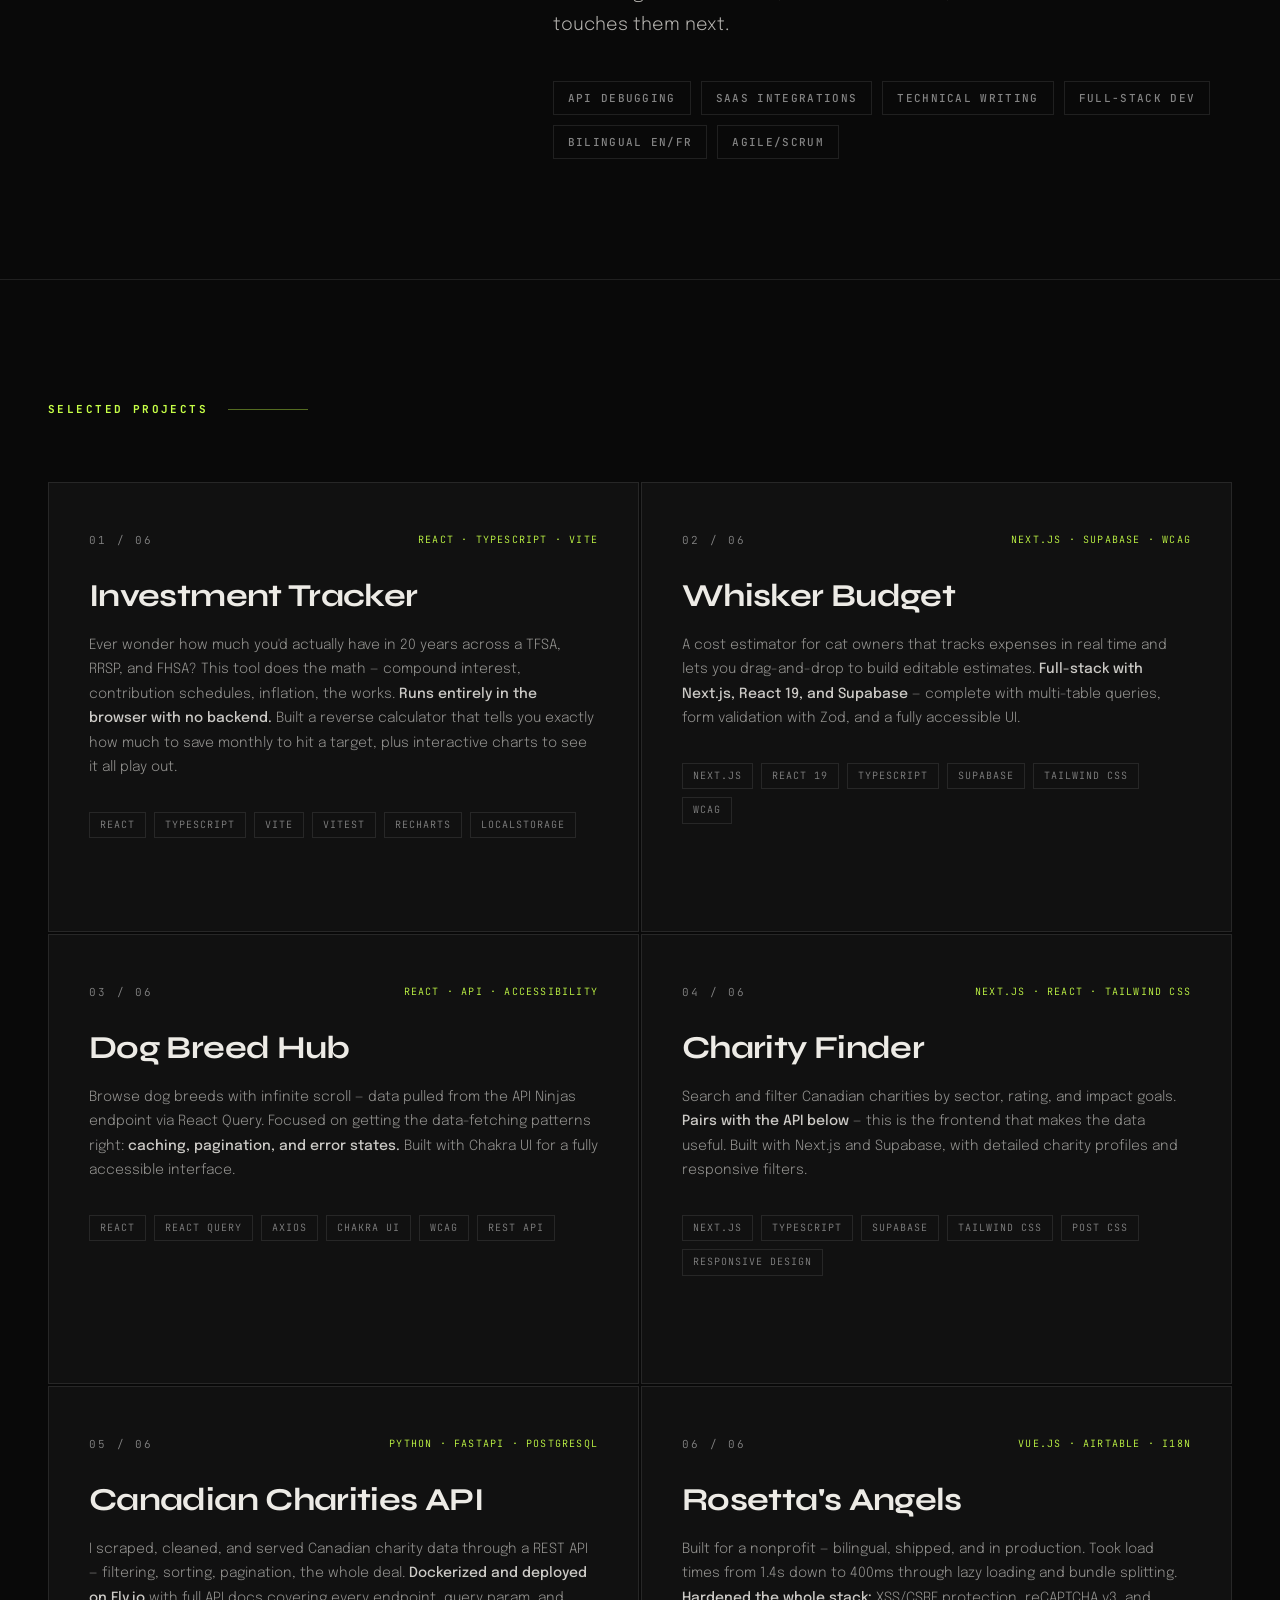
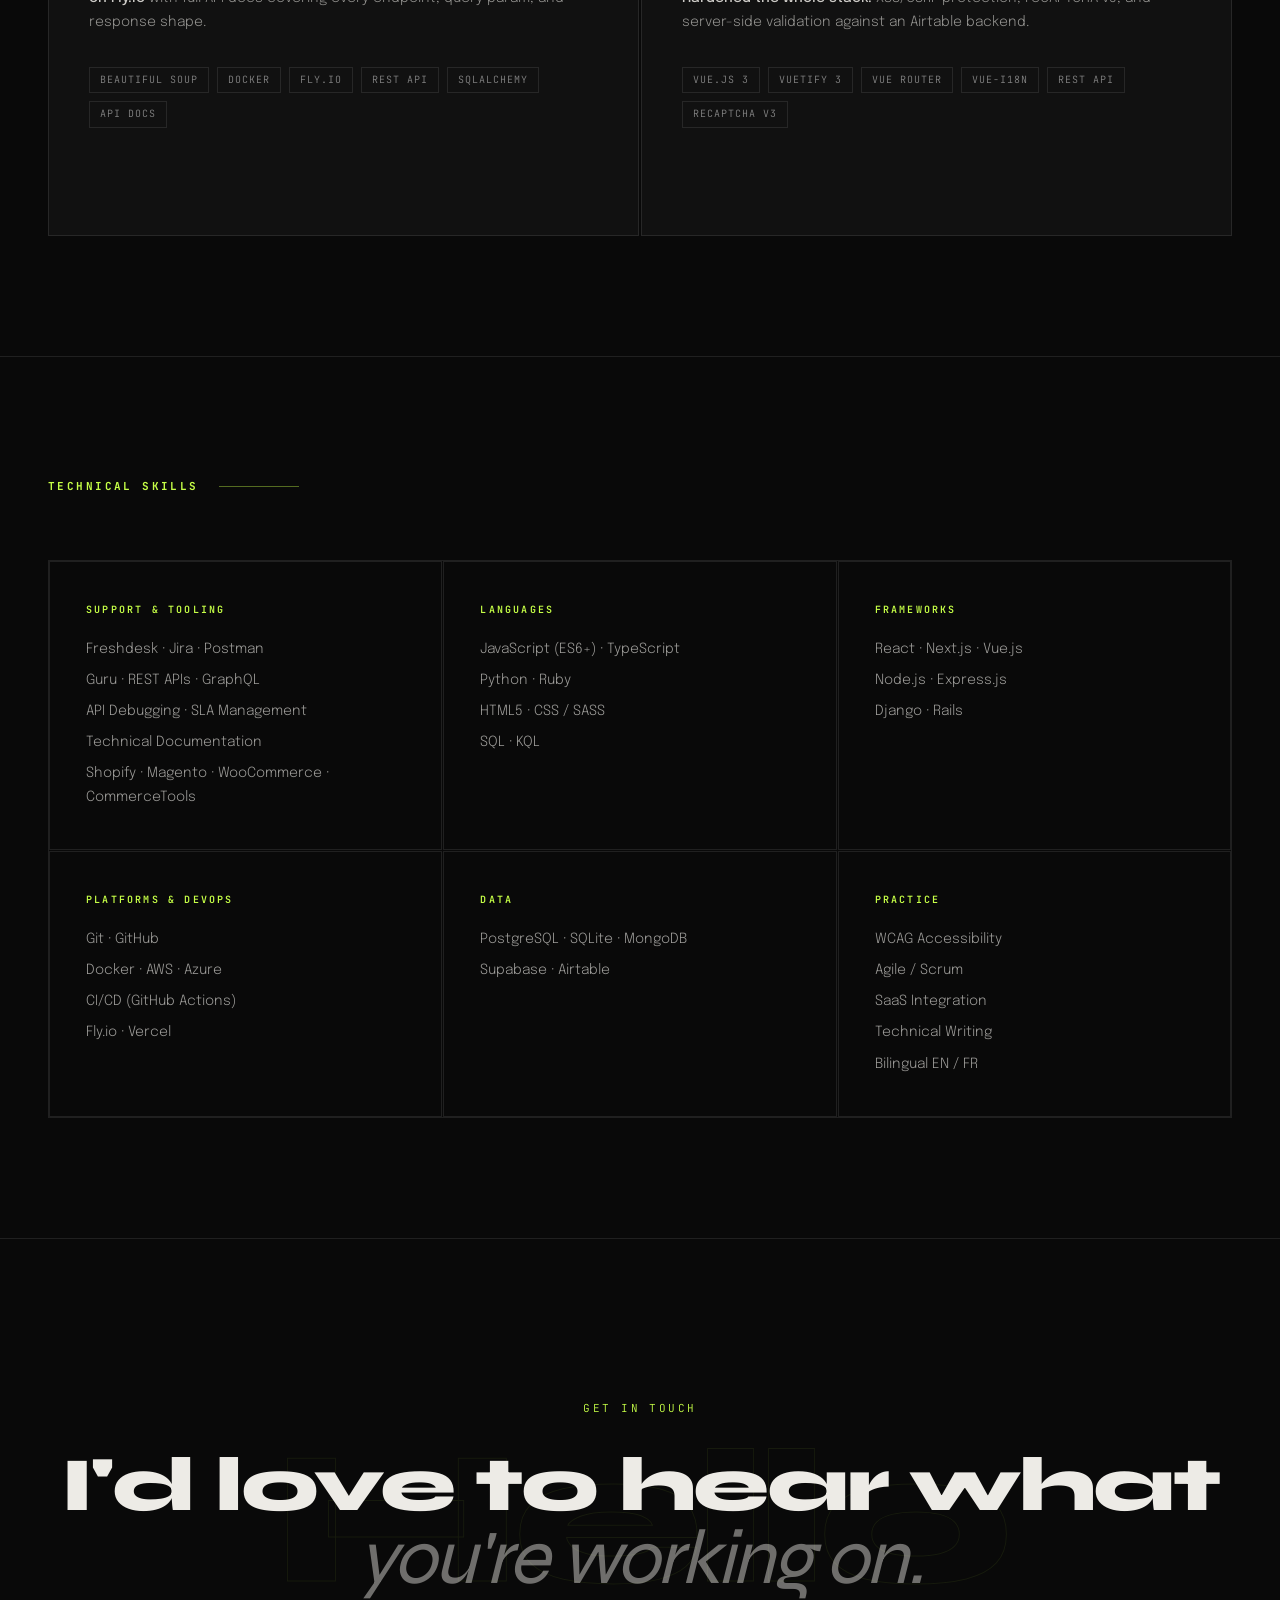
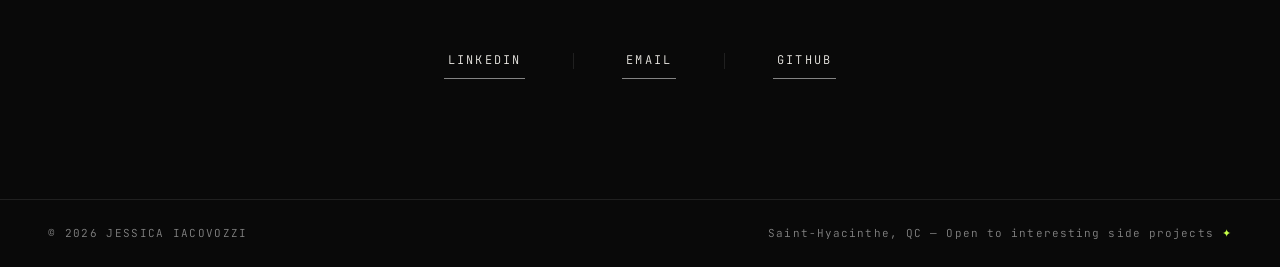
==== commit 54965c12: "Update portfolio copy to emphasize learning journey and customer-focused approach" ====
--- a/index.html
+++ b/index.html
@@ -3,10 +3,10 @@
   <head>
     <meta charset="UTF-8" />
     <meta name="viewport" content="width=device-width, initial-scale=1.0" />
-    <title>Jessica Iacovozzi — Technical Support Specialist</title>
+    <title>Jessica Iacovozzi — Support Engineer & Full-Stack Developer</title>
     <meta
       name="description"
-      content="Technical Support Specialist and full-stack developer based in Saint-Hyacinthe. Deep API knowledge, builder's instinct, and a track record of shipping."
+      content="Support engineer and full-stack dev based in Saint-Hyacinthe. Customer service background, growing technical toolkit, and a love for figuring out how things work."
     />
     <link rel="alternate" hreflang="fr" href="fr/" />
     <link rel="alternate" hreflang="en" href="./" />
@@ -57,7 +57,7 @@
         </div>
 
         <p class="hero-eyebrow">
-          Technical Support Specialist · Full-Stack Developer · Saint-Hyacinthe
+          Support Engineer · Full-Stack Developer · Saint-Hyacinthe, QC
         </p>
         <h1 class="hero-name">
           <span class="hero-name-line">Jessica</span>
@@ -65,13 +65,13 @@
         </h1>
         <div class="hero-meta">
           <p class="hero-role">
-            Deep enough in the API to find what broke.<br />
+            Bridging the gap between what customers feel<br />
             <strong
-              >Close enough to the client to explain why it matters.</strong
+              >and what the code can do about it.</strong
             >
           </p>
-          <a href="#contact" class="hero-cta">
-            Get in touch
+          <a href="#projects" class="hero-cta">
+            See my work
             <span class="hero-cta-arrow"></span>
           </a>
         </div>
@@ -174,8 +174,8 @@
         <div class="about-left reveal">
           <div class="about-number">01</div>
           <h2 class="about-heading">
-            Closer to the <em>problem</em> than most engineers. Closer to the
-            <em>code</em> than most support.
+            I know how it <em>feels</em> when something breaks. Now I'm
+            learning how to <em>fix it.</em>
           </h2>
         </div>
         <div class="about-right reveal reveal-delay-2">
@@ -183,26 +183,26 @@
           <p class="about-text">
             I'm a
             <strong
-              >Technical Support Specialist and full-stack developer</strong
+              >support engineer and full-stack developer</strong
             >
-            based in Canada, with a background that sits at the intersection of
-            deep technical debugging, developer infrastructure, and
-            cross-functional communication. I don't just solve tickets — I build
-            the systems, documentation, and tooling that prevent them from
-            recurring.
+            based in Quebec, Canada. I came into tech from a customer service
+            background — and I think that mix is what makes this work
+            interesting to me. I know what frustration looks like from the
+            user's side, and I'm learning every day how to solve it from the
+            technical side.
           </p>
           <p class="about-text">
-            At Mediaclip, I transformed scattered client documentation into a
-            structured integration resource, reducing friction for B2B operators
-            navigating a complex SaaS API. At Virtuose Technologies, I shipped
-            full-stack features across Vue.js, Django, and React, and was
-            personally recommended to join a new team.
+            At Mediaclip, I worked on turning scattered client docs into a
+            clearer integration guide to help B2B operators navigate complex
+            APIs. At Virtuose Technologies, I got to ship full-stack features
+            across Vue.js, Django, and React — every project stretched me and
+            taught me something new.
           </p>
           <p class="about-text">
-            I work best where product depth meets technical ownership — SaaS
-            integrations, API ecosystems, developer-facing systems. I care about
-            making things robust, well-documented, and easier for the next
-            person.
+            I'm drawn to SaaS integrations, API ecosystems, and
+            developer-facing tools. There's always more to learn, and I
+            genuinely enjoy the process. I want to build things that are solid,
+            well-documented, and easier for whoever touches them next.
           </p>
           <ul class="about-tags">
             <li class="tag">API Debugging</li>
@@ -226,15 +226,15 @@
             </div>
             <h3 class="project-title">Investment Tracker</h3>
             <p class="project-desc">
-              A client-only React + TypeScript SPA built with Vite that models
-              multi-account investment projections using compound interest,
-              contribution scheduling, and Canadian tax-advantaged account rules
-              (TFSA, RRSP, FHSA, LIRA).
+              Ever wonder how much you'd actually have in 20 years across a
+              TFSA, RRSP, and FHSA? This tool does the math — compound
+              interest, contribution schedules, inflation, the works.
               <strong
-                >All state persists in localStorage with no backend</strong
-              >
-              — featuring goal-mode reverse calculators, inflation adjustment,
-              and Recharts visualizations, deployed on Vercel.
+                >Runs entirely in the browser with no backend.</strong
+              >
+              Built a reverse calculator that tells you exactly how much to
+              save monthly to hit a target, plus interactive charts to see it
+              all play out.
             </p>
             <ul class="project-tags">
               <li class="project-tag">React</li>
@@ -274,11 +274,11 @@
             </div>
             <h3 class="project-title">Whisker Budget</h3>
             <p class="project-desc">
-              Full-stack cost estimator built with
-              <strong>Next.js, React 19, TypeScript, and Supabase</strong>
-              featuring real-time expense tracking, multi-table queries, and
-              drag-and-drop editable estimates. WCAG-compliant UI using Tailwind
-              CSS, Radix UI, React Hook Form, and Zod validation.
+              A cost estimator for cat owners that tracks expenses in
+              real time and lets you drag-and-drop to build editable estimates.
+              <strong>Full-stack with Next.js, React 19, and Supabase</strong>
+              — complete with multi-table queries, form validation with Zod,
+              and a fully accessible UI.
             </p>
             <ul class="project-tags">
               <li class="project-tag">Next.js</li>
@@ -320,11 +320,11 @@
             </div>
             <h3 class="project-title">Dog Breed Hub</h3>
             <p class="project-desc">
-              Responsive React application with
-              <strong>infinite scroll, API Ninjas integration</strong> via Axios
-              and React Query, and a WCAG-compliant accessible UI built with
-              Chakra UI and semantic HTML5. Clean component architecture with
-              efficient data fetching patterns.
+              Browse dog breeds with infinite scroll — data pulled from the
+              API Ninjas endpoint via React Query. Focused on getting the
+              data-fetching patterns right:
+              <strong>caching, pagination, and error states.</strong>
+              Built with Chakra UI for a fully accessible interface.
             </p>
             <ul class="project-tags">
               <li class="project-tag">React</li>
@@ -366,10 +366,11 @@
             </div>
             <h3 class="project-title">Charity Finder</h3>
             <p class="project-desc">
-              <strong>Full-stack web application</strong> that helps users
-              discover Canadian charities based on their preferences and impact
-              goals. Built with Next.js, Supabase, and Tailwind CSS, featuring
-              charity search with filters, and detailed charity profiles.
+              Search and filter Canadian charities by sector, rating, and
+              impact goals. <strong>Pairs with the API below</strong> — this
+              is the frontend that makes the data useful. Built with Next.js
+              and Supabase, with detailed charity profiles and responsive
+              filters.
             </p>
             <ul class="project-tags">
               <li class="project-tag">Next.js</li>
@@ -411,12 +412,10 @@
             </div>
             <h3 class="project-title">Canadian Charities API</h3>
             <p class="project-desc">
-              <strong>RESTful API</strong> providing searchable access to
-              Canadian charities data with filtering by rating, city, sector,
-              and impact — plus complex sorting and pagination. Dockerized
-              architecture deployed on Fly.io with comprehensive API
-              documentation detailing all endpoints, query parameters, and
-              response schemas.
+              I scraped, cleaned, and served Canadian charity data through a
+              REST API — filtering, sorting, pagination, the whole deal. <strong>Dockerized and deployed on Fly.io</strong> with
+              full API docs covering every endpoint, query param, and response
+              shape.
             </p>
             <ul class="project-tags">
               <li class="project-tag">Beautiful Soup</li>
@@ -456,12 +455,11 @@
             </div>
             <h3 class="project-title">Rosetta's Angels</h3>
             <p class="project-desc">
-              Bilingual Vue.js 3 nonprofit website with
-              <strong>70% load performance improvement</strong> (1.4s → 400ms)
-              through lazy loading, bundle splitting, and compression. Hardened
-              security with XSS/CSRF protection, reCAPTCHA v3, data
-              sanitization, and server-side validation against an Airtable REST
-              API.
+              Built for a nonprofit — bilingual, shipped, and in production.
+              Took load times from 1.4s down to 400ms through lazy loading and
+              bundle splitting. <strong>Hardened the whole stack:</strong>
+              XSS/CSRF protection, reCAPTCHA v3, and server-side validation
+              against an Airtable backend.
             </p>
             <ul class="project-tags">
               <li class="project-tag">Vue.js 3</li>
@@ -561,20 +559,20 @@
         <div class="contact-bg-text" aria-hidden="true">Hello</div>
         <span class="contact-label reveal">Get in touch</span>
         <h2 class="contact-heading reveal reveal-delay-1">
-          Let's build something<br />
-          <em>worth shipping.</em>
+          I'd love to hear what<br />
+          <em>you're working on.</em>
         </h2>
         <div class="contact-links reveal reveal-delay-2">
-          <a href="mailto:iacovozzi.jessica@gmail.com" class="contact-link"
-            >Email</a
-          >
-          <div class="contact-divider"></div>
           <a
             href="https://linkedin.com/in/jessica-iacovozzi"
             target="_blank"
             rel="noopener"
             class="contact-link"
             >LinkedIn</a
+          >
+          <div class="contact-divider"></div>
+          <a href="mailto:iacovozzi.jessica@gmail.com" class="contact-link"
+            >Email</a
           >
           <div class="contact-divider"></div>
           <a
@@ -592,8 +590,7 @@
     <footer>
       <p class="footer-copy">© 2026 Jessica Iacovozzi</p>
       <p class="footer-built">
-        <!-- Saint-Hyacinthe, QC — Available for new opportunities <span>✦</span> -->
-        Saint-Hyacinthe, QC
+        Saint-Hyacinthe, QC — Open to interesting side projects <span>✦</span>
       </p>
     </footer>
 
--- a/assets/css/style.css
+++ b/assets/css/style.css
@@ -22,6 +22,7 @@
 html {
   scroll-behavior: smooth;
   scroll-padding-top: 80px;
+  overflow-x: hidden;
 }
 
 body {
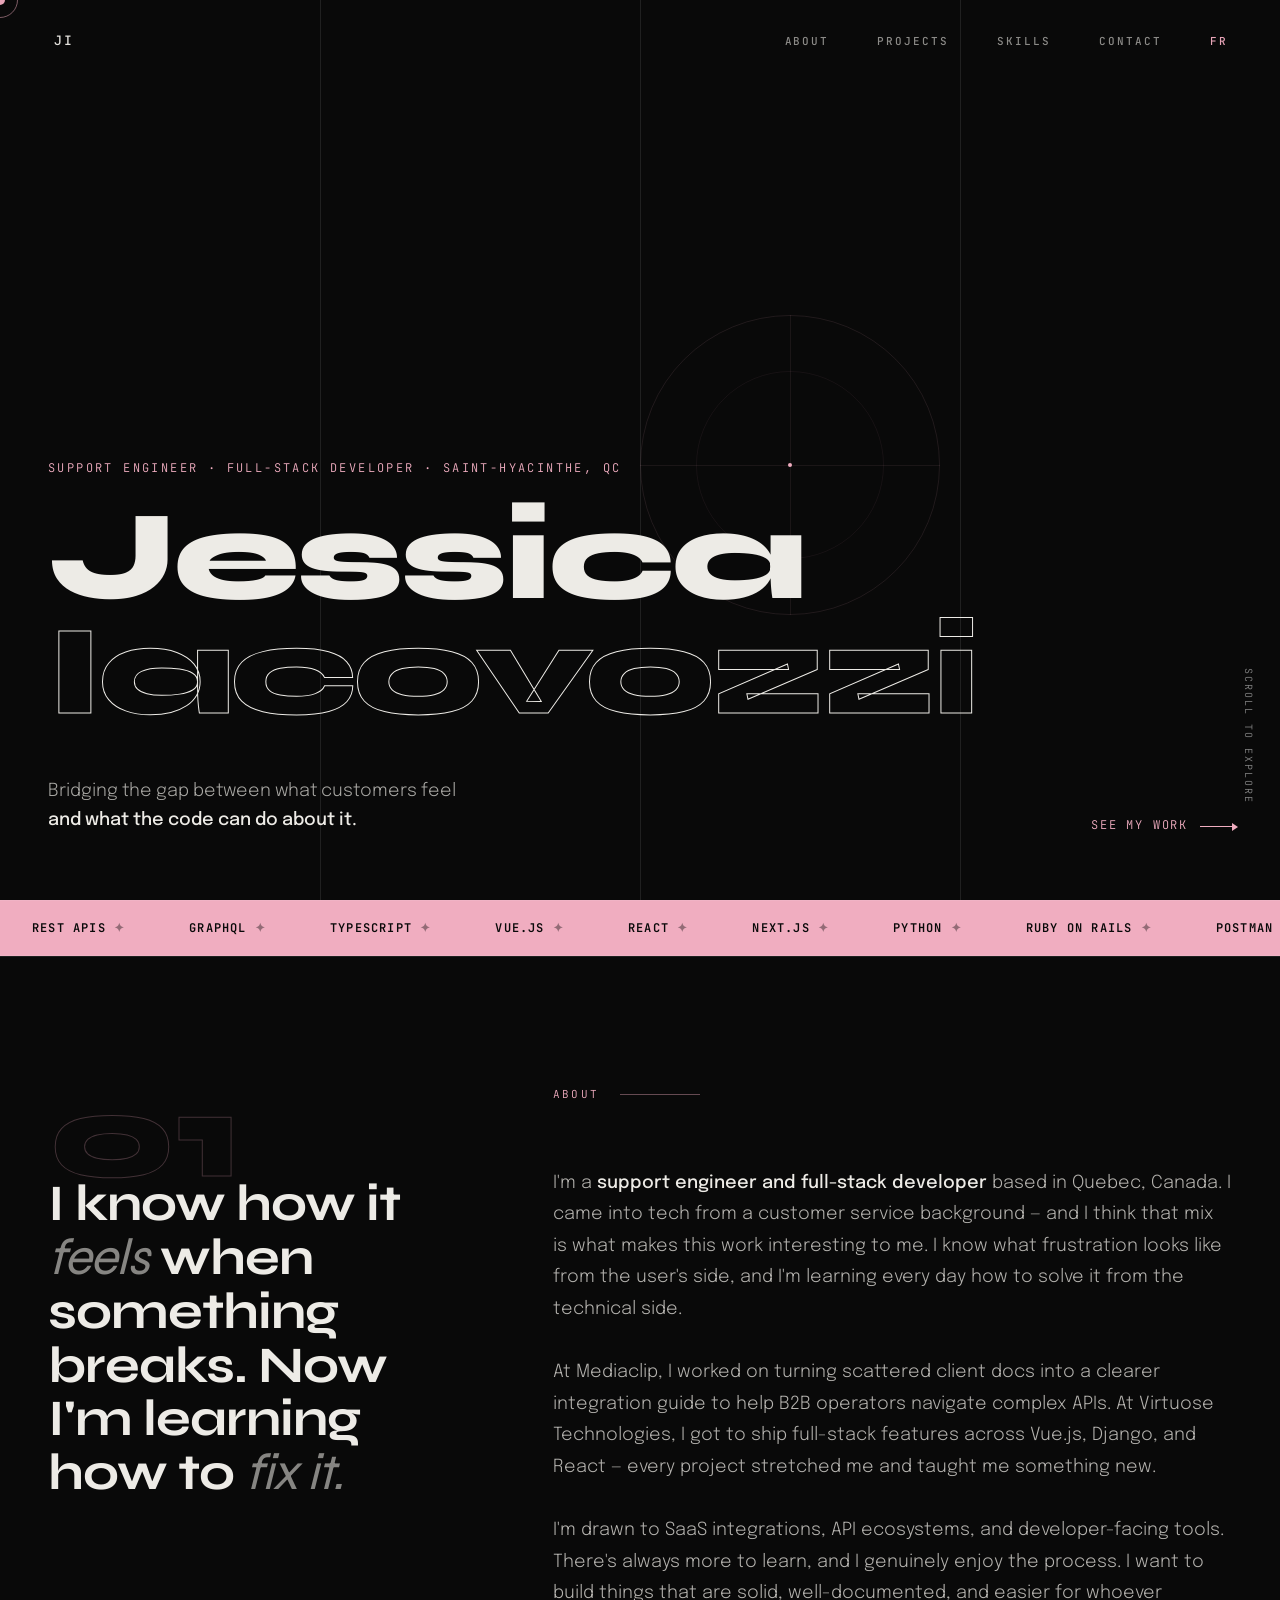
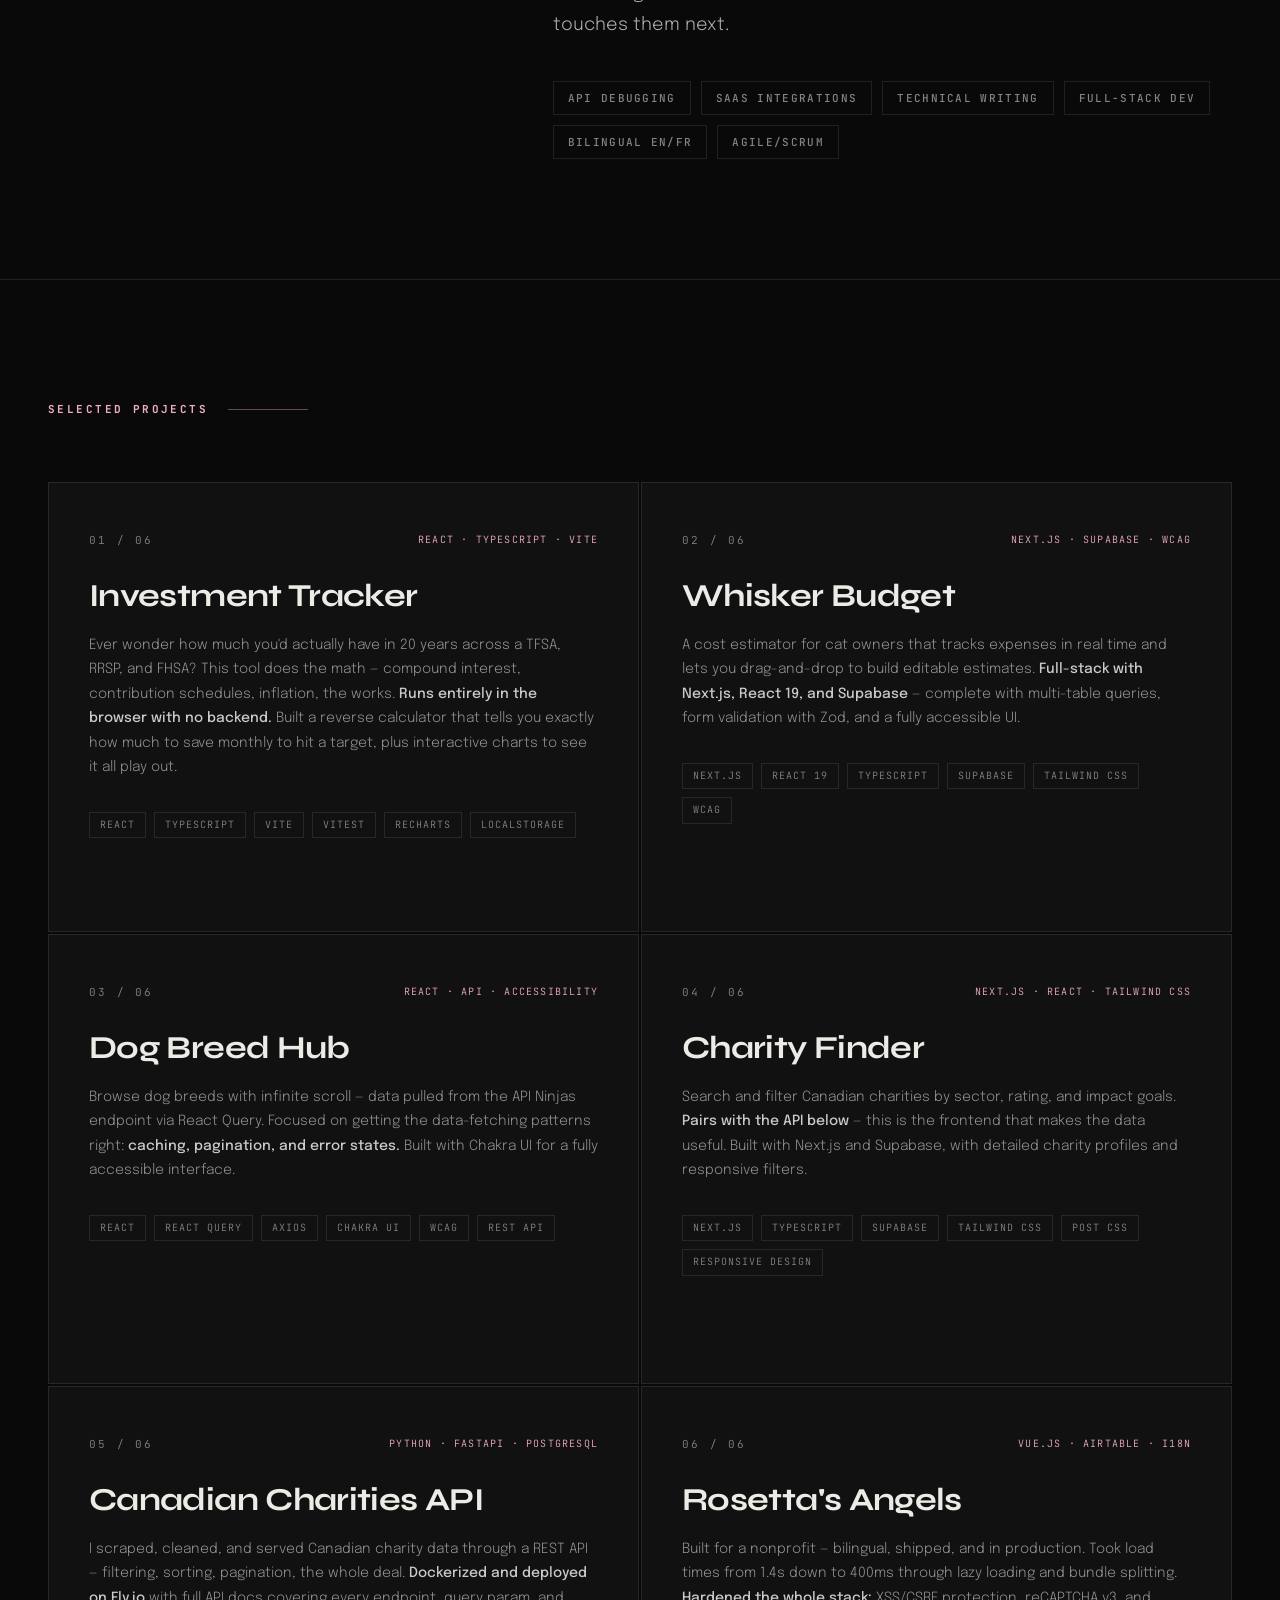
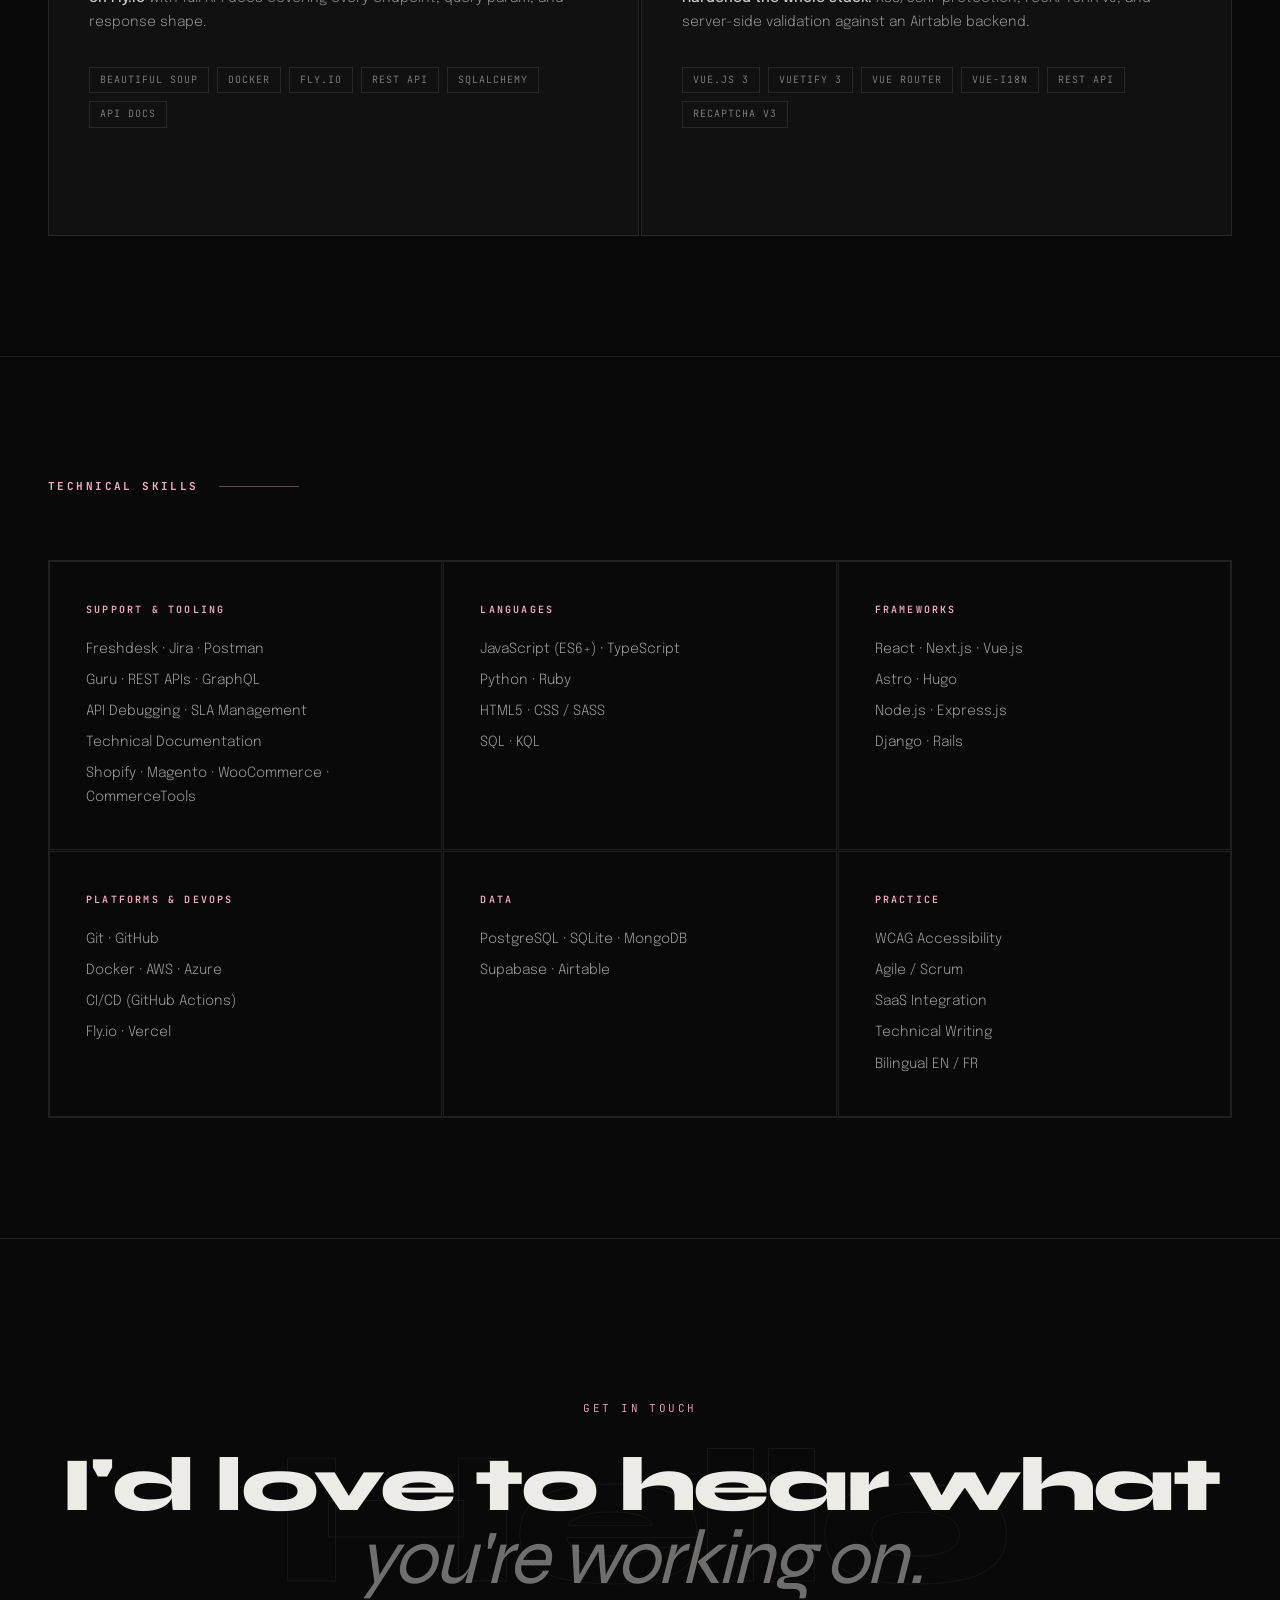
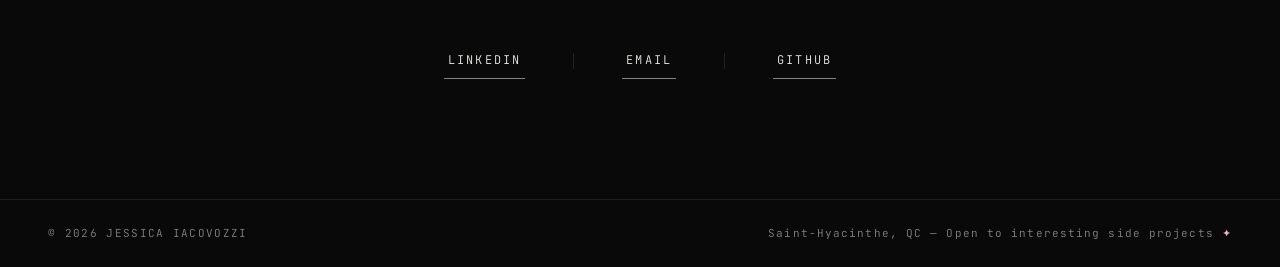
==== commit 8d89bef9: "Add frameworks to tech skills section" ====
--- a/index.html
+++ b/index.html
@@ -521,6 +521,7 @@
             <p class="skill-group-label">Frameworks</p>
             <ul class="skill-list">
               <li>React · Next.js · Vue.js</li>
+              <li>Astro · Hugo</li>
               <li>Node.js · Express.js</li>
               <li>Django · Rails</li>
             </ul>
--- a/assets/css/style.css
+++ b/assets/css/style.css
@@ -11,8 +11,8 @@
   --bg2: #111111;
   --text: #edebe6;
   --muted: #848484;
-  --accent: #c6ff47;
-  --accent-dim: rgba(198, 255, 71, 0.12);
+  --accent: #f0adc0;
+  --accent-dim: rgba(240, 173, 192, 0.12);
   --border: rgba(237, 235, 230, 0.1);
   --font-display: "Syne", sans-serif;
   --font-body: "Epilogue", sans-serif;
@@ -102,7 +102,7 @@
   left: 0;
   width: 36px;
   height: 36px;
-  border: 1px solid rgba(198, 255, 71, 0.5);
+  border: 1px solid rgba(240, 173, 192, 0.5);
   border-radius: 50%;
   pointer-events: none;
   z-index: 9998;
@@ -181,7 +181,7 @@
   transition: background 0.2s !important;
 }
 .nav-lang:hover {
-  background: rgba(198, 255, 71, 0.08);
+  background: rgba(240, 173, 192, 0.08);
 }
 
 /* ── HERO ── */
@@ -324,12 +324,12 @@
 .hero-visual-ring {
   position: absolute;
   inset: 0;
-  border: 1px solid rgba(198, 255, 71, 0.1);
+  border: 1px solid rgba(240, 173, 192, 0.1);
   border-radius: 50%;
 }
 .hero-visual-ring--sm {
   inset: 56px;
-  border-color: rgba(198, 255, 71, 0.06);
+  border-color: rgba(240, 173, 192, 0.06);
 }
 .hero-visual-cross {
   position: absolute;
@@ -342,7 +342,7 @@
   height: 100%;
   left: 50%;
   top: 0;
-  background: rgba(198, 255, 71, 0.08);
+  background: rgba(240, 173, 192, 0.08);
 }
 .hero-visual-cross::after {
   content: "";
@@ -351,7 +351,7 @@
   width: 100%;
   top: 50%;
   left: 0;
-  background: rgba(198, 255, 71, 0.08);
+  background: rgba(240, 173, 192, 0.08);
 }
 .hero-visual-dot {
   position: absolute;
@@ -368,11 +368,11 @@
   0%,
   100% {
     opacity: 0.4;
-    box-shadow: 0 0 0 0 rgba(198, 255, 71, 0.3);
+    box-shadow: 0 0 0 0 rgba(240, 173, 192, 0.3);
   }
   50% {
     opacity: 1;
-    box-shadow: 0 0 0 10px rgba(198, 255, 71, 0);
+    box-shadow: 0 0 0 10px rgba(240, 173, 192, 0);
   }
 }
 
@@ -383,17 +383,17 @@
     height: 240px;
   }
   .hero-visual-ring {
-    border-color: rgba(198, 255, 71, 0.16);
+    border-color: rgba(240, 173, 192, 0.16);
   }
   .hero-visual-ring--sm {
     inset: 44px;
-    border-color: rgba(198, 255, 71, 0.1);
+    border-color: rgba(240, 173, 192, 0.1);
   }
   .hero-visual-cross::before {
-    background: rgba(198, 255, 71, 0.12);
+    background: rgba(240, 173, 192, 0.12);
   }
   .hero-visual-cross::after {
-    background: rgba(198, 255, 71, 0.12);
+    background: rgba(240, 173, 192, 0.12);
   }
   .hero-visual-dot {
     opacity: 0.7;
@@ -477,7 +477,7 @@
   font-weight: 800;
   color: var(--accent-dim);
   line-height: 1;
-  -webkit-text-stroke: 1px rgba(198, 255, 71, 0.25);
+  -webkit-text-stroke: 1px rgba(240, 173, 192, 0.25);
   color: transparent;
   margin-bottom: -20px;
 }
@@ -641,7 +641,7 @@
   opacity: 1;
 }
 .project-card:hover {
-  border-color: rgba(198, 255, 71, 0.3);
+  border-color: rgba(240, 173, 192, 0.3);
 }
 
 .project-num {
@@ -699,8 +699,8 @@
   padding: 4px 10px;
 }
 .project-card:hover .project-tag {
-  border-color: rgba(198, 255, 71, 0.25);
-  color: rgba(198, 255, 71, 0.7);
+  border-color: rgba(240, 173, 192, 0.25);
+  color: rgba(240, 173, 192, 0.7);
 }
 
 /* ── PROJECT MOCKUP ── */
@@ -838,7 +838,7 @@
   font-weight: 800;
   letter-spacing: -0.04em;
   color: transparent;
-  -webkit-text-stroke: 1px rgba(198, 255, 71, 0.07);
+  -webkit-text-stroke: 1px rgba(240, 173, 192, 0.07);
   white-space: nowrap;
   pointer-events: none;
   user-select: none;
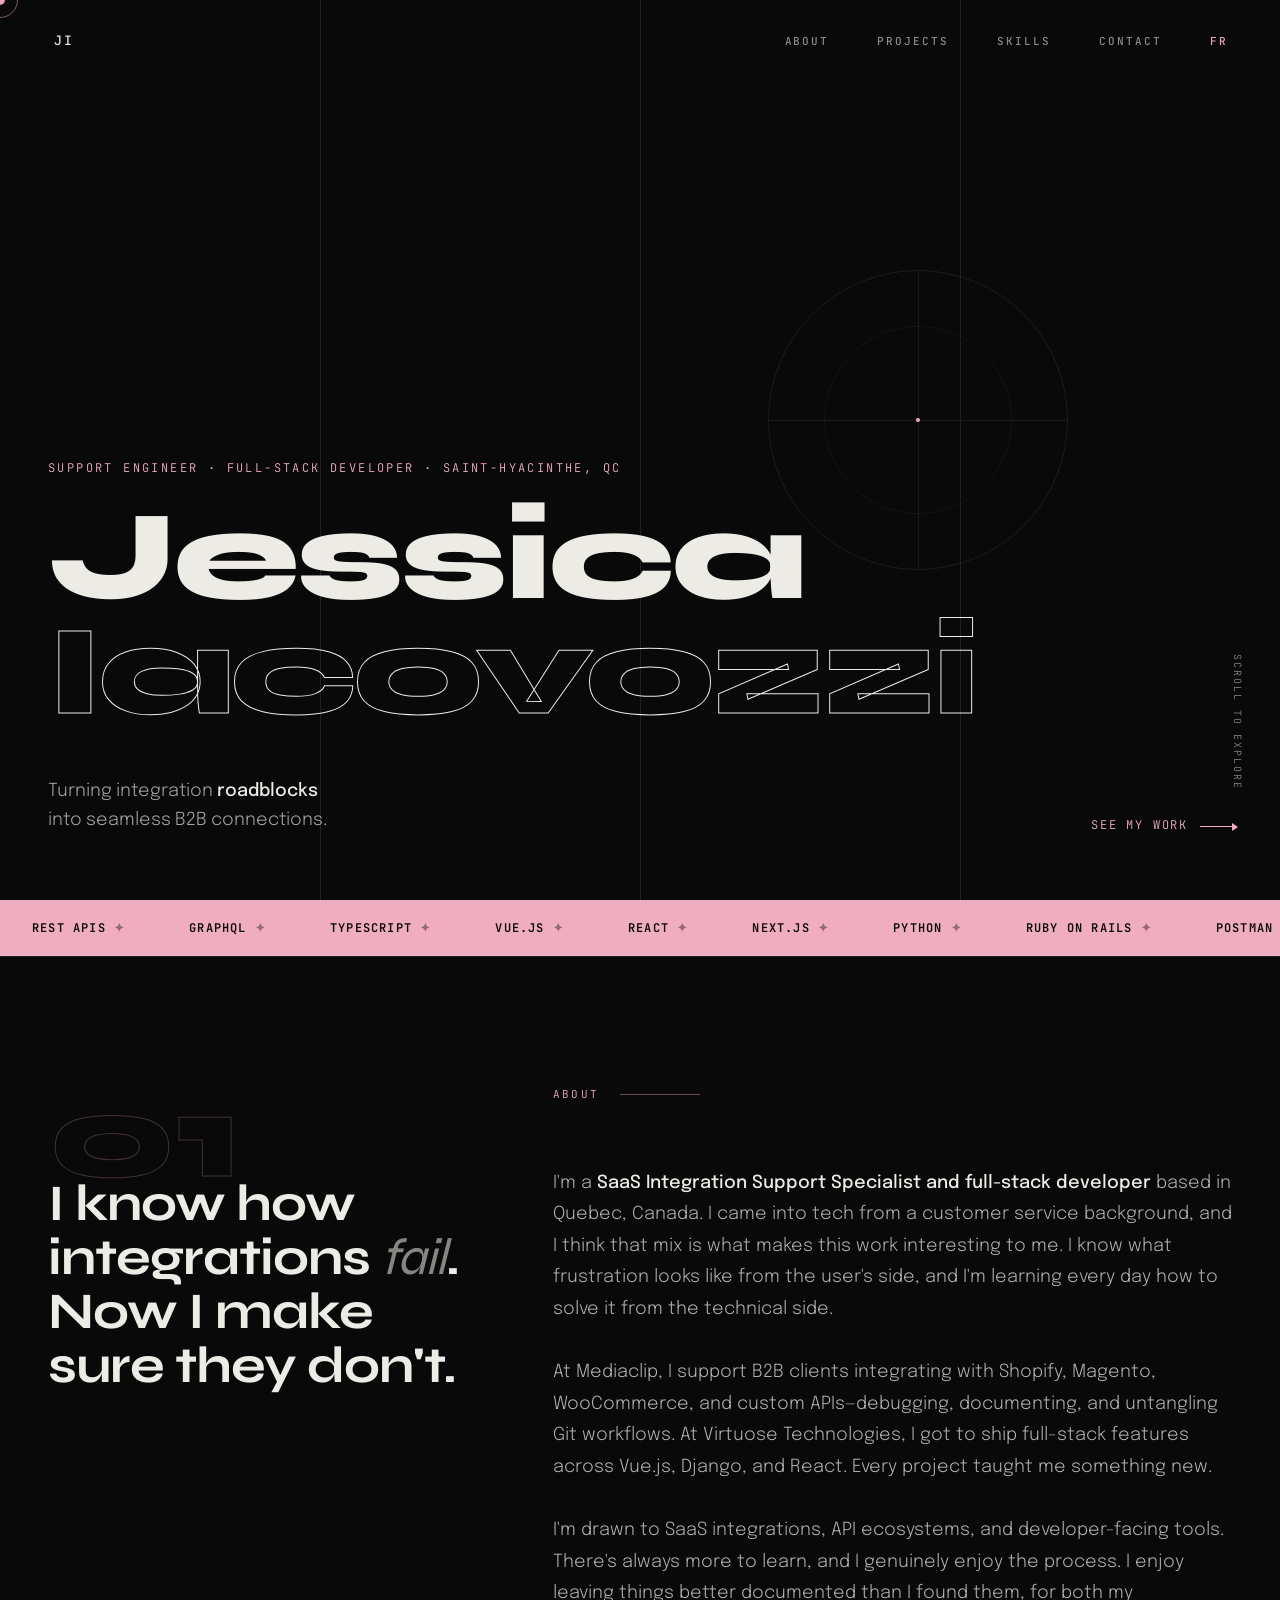
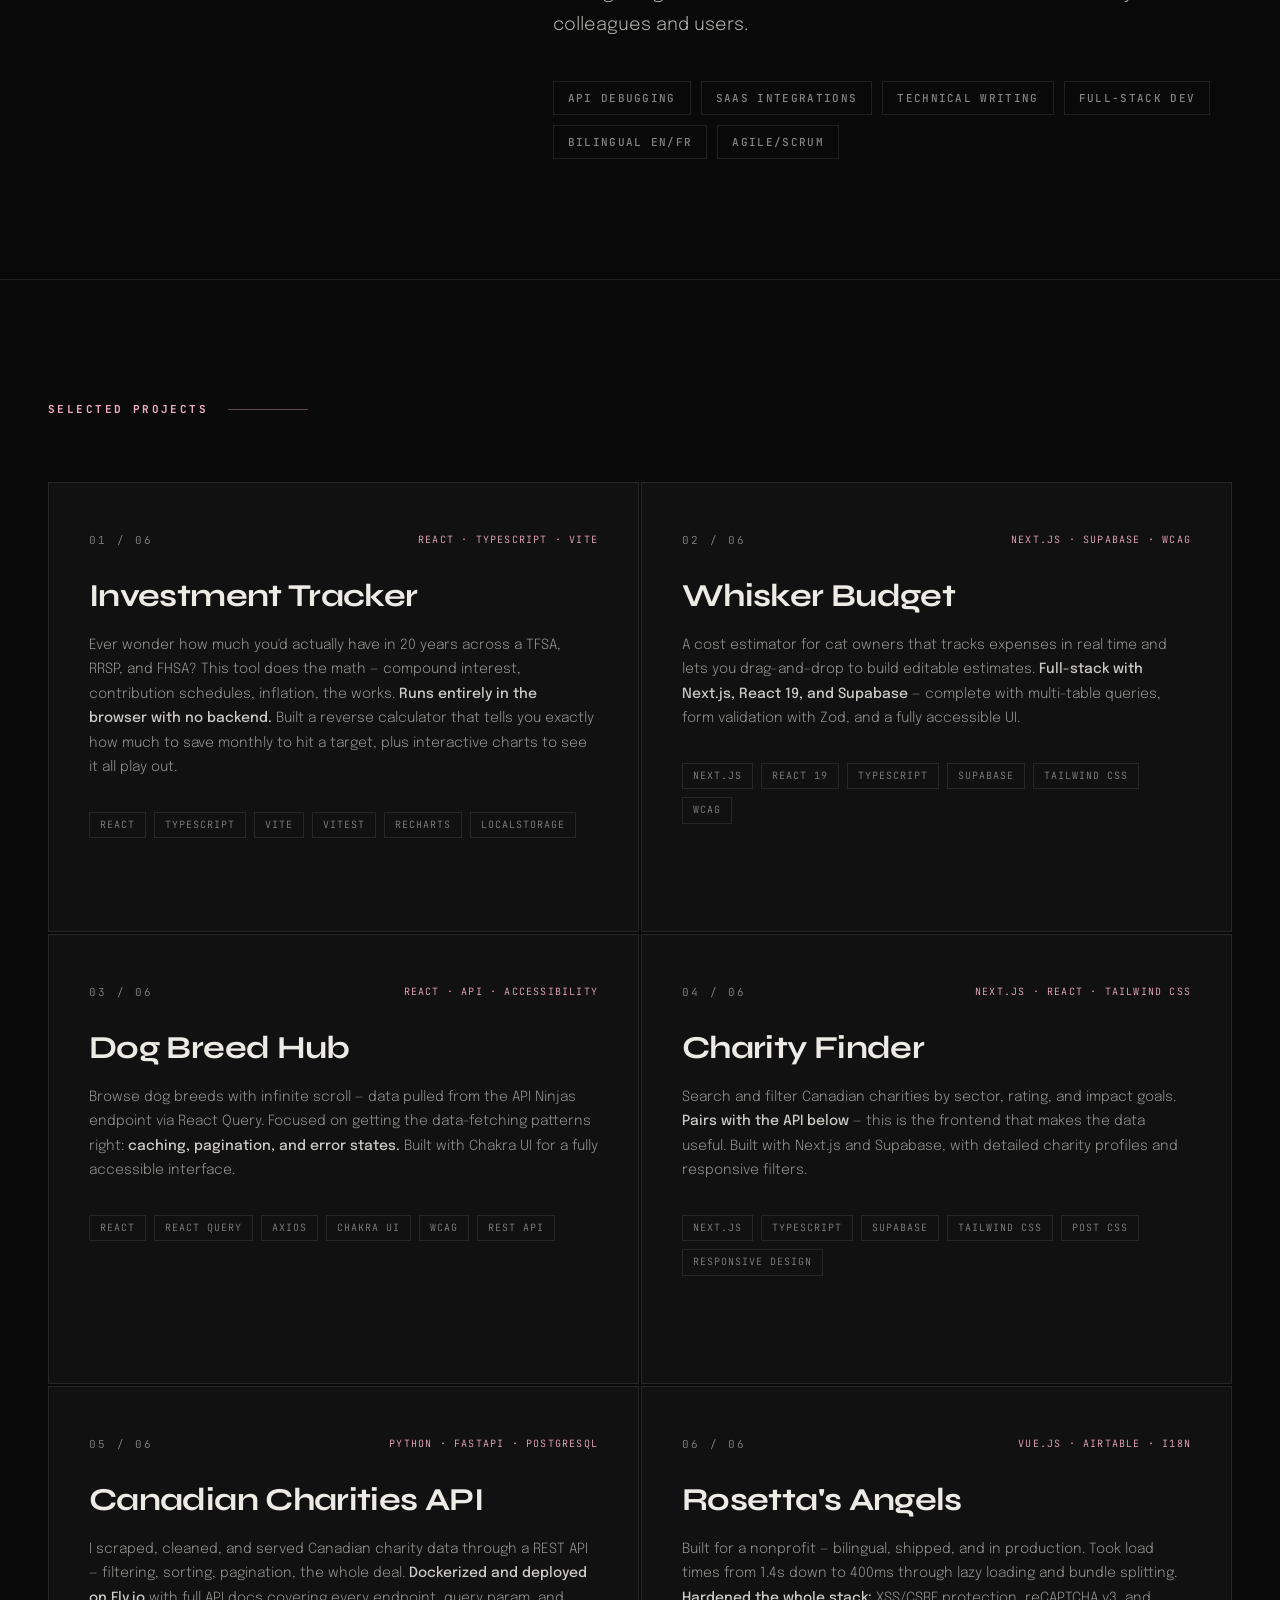
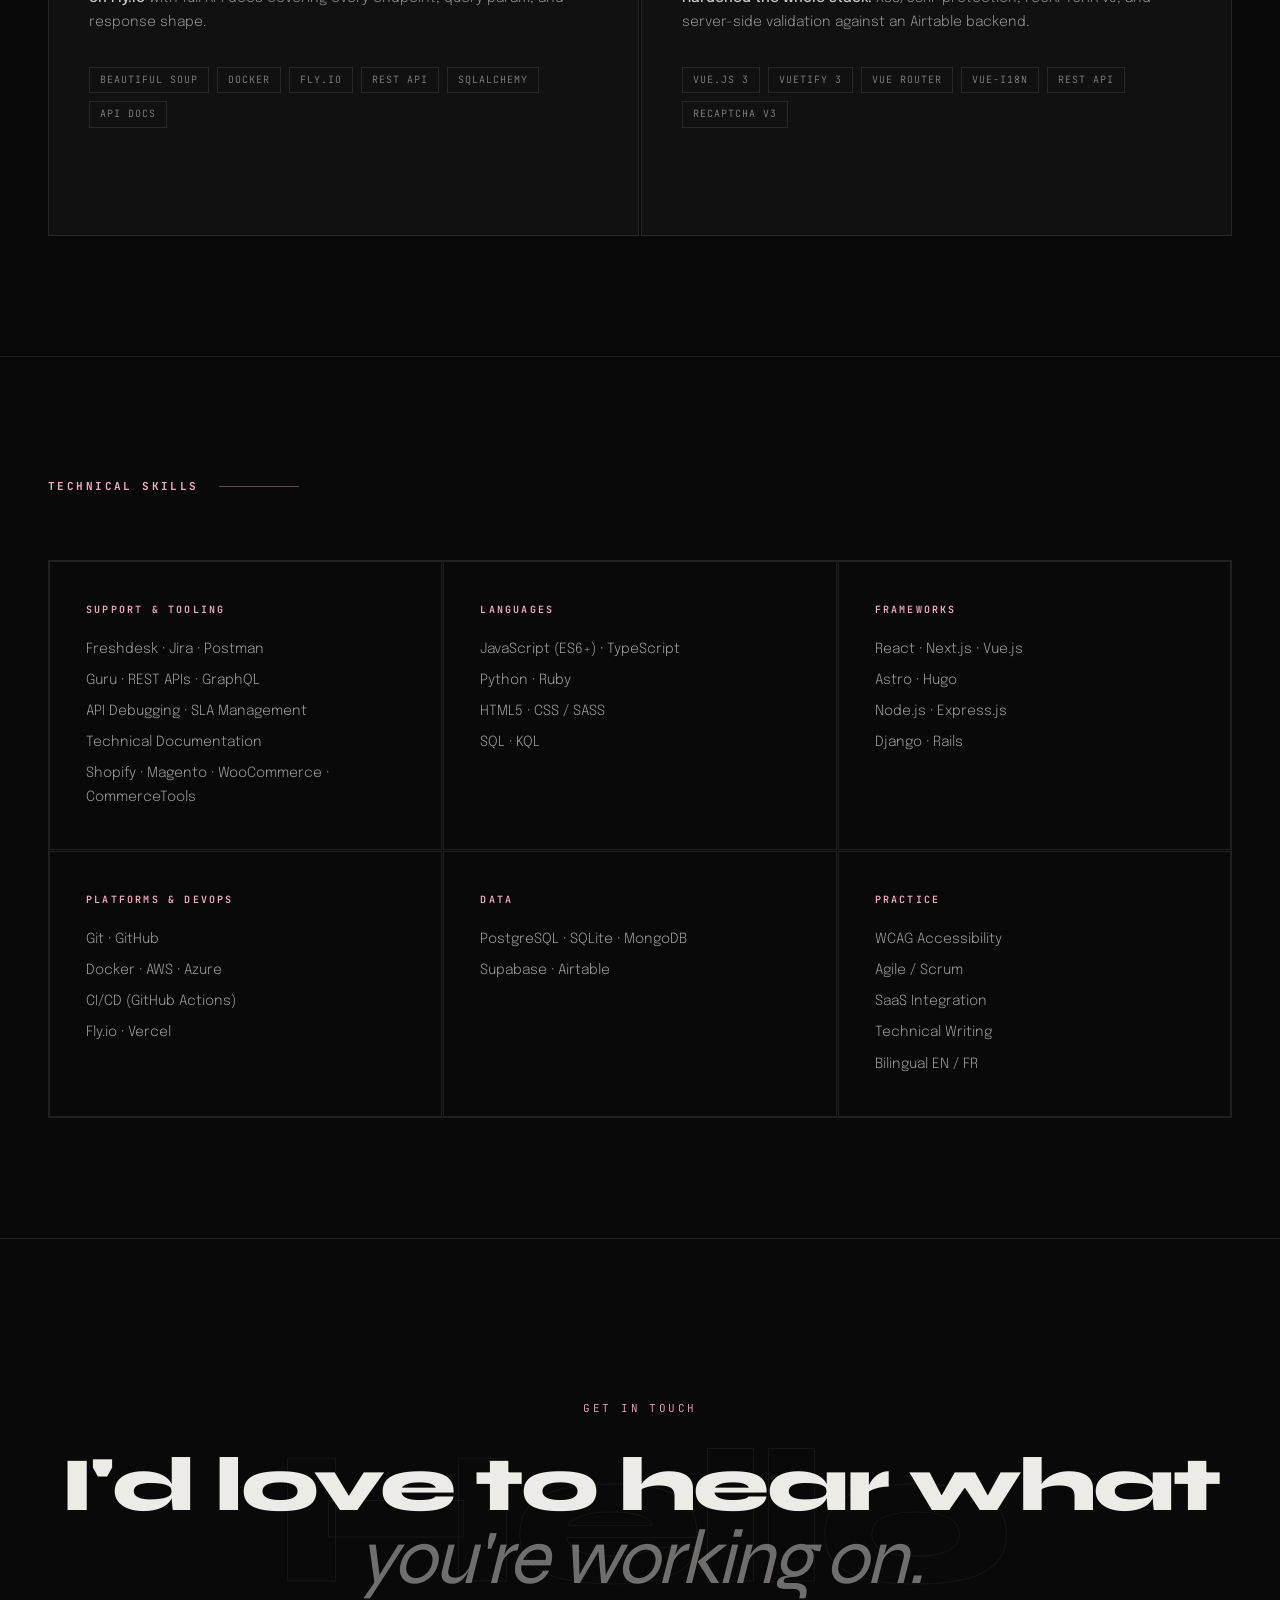
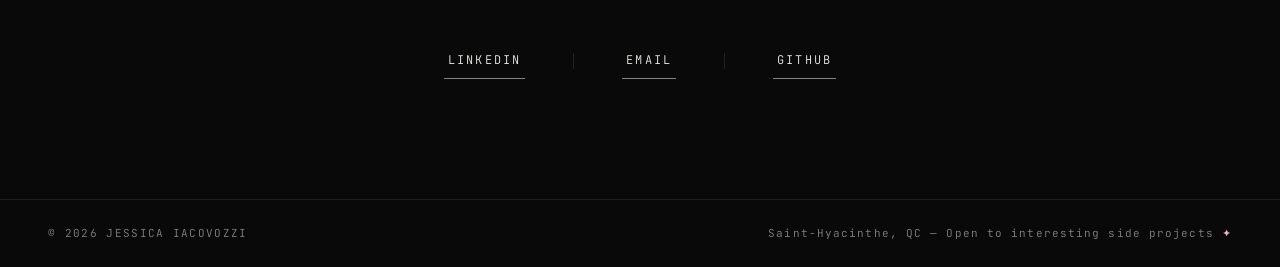
==== commit 91249b95: "Refine hero positioning, update role descriptions to emphasize integration support expertise, and im" ====
--- a/index.html
+++ b/index.html
@@ -65,10 +65,10 @@
         </h1>
         <div class="hero-meta">
           <p class="hero-role">
-            Bridging the gap between what customers feel<br />
+            Turning integration
             <strong
-              >and what the code can do about it.</strong
-            >
+              > roadblocks</strong
+            ><br /> into seamless B2B connections.
           </p>
           <a href="#projects" class="hero-cta">
             See my work
@@ -174,8 +174,8 @@
         <div class="about-left reveal">
           <div class="about-number">01</div>
           <h2 class="about-heading">
-            I know how it <em>feels</em> when something breaks. Now I'm
-            learning how to <em>fix it.</em>
+            I know how integrations <em>fail</em>.
+            Now I make sure they don't.
           </h2>
         </div>
         <div class="about-right reveal reveal-delay-2">
@@ -183,26 +183,22 @@
           <p class="about-text">
             I'm a
             <strong
-              >support engineer and full-stack developer</strong
+              >SaaS Integration Support Specialist and full-stack developer</strong
             >
             based in Quebec, Canada. I came into tech from a customer service
-            background — and I think that mix is what makes this work
+            background, and I think that mix is what makes this work
             interesting to me. I know what frustration looks like from the
             user's side, and I'm learning every day how to solve it from the
             technical side.
           </p>
           <p class="about-text">
-            At Mediaclip, I worked on turning scattered client docs into a
-            clearer integration guide to help B2B operators navigate complex
-            APIs. At Virtuose Technologies, I got to ship full-stack features
-            across Vue.js, Django, and React — every project stretched me and
-            taught me something new.
+            At Mediaclip, I support B2B clients integrating with Shopify, Magento, WooCommerce, and custom APIs—debugging, documenting, and untangling Git workflows. At Virtuose Technologies, I got to ship full-stack features
+            across Vue.js, Django, and React. Every project taught me something new.
           </p>
           <p class="about-text">
             I'm drawn to SaaS integrations, API ecosystems, and
             developer-facing tools. There's always more to learn, and I
-            genuinely enjoy the process. I want to build things that are solid,
-            well-documented, and easier for whoever touches them next.
+            genuinely enjoy the process. I enjoy leaving things better documented than I found them, for both my colleagues and users.
           </p>
           <ul class="about-tags">
             <li class="tag">API Debugging</li>
--- a/assets/css/style.css
+++ b/assets/css/style.css
@@ -254,7 +254,7 @@
   font-family: var(--font-body);
   font-size: clamp(14px, 1.4vw, 18px);
   font-weight: 300;
-  max-width: 420px;
+  max-width: 500px;
   color: rgba(237, 235, 230, 0.7);
 }
 .hero-role strong {
@@ -297,8 +297,8 @@
 
 .hero-scroll-hint {
   position: absolute;
-  right: 24px;
-  bottom: 96px;
+  right: 35px;
+  bottom: 110px;
   font-family: var(--font-mono);
   font-size: 10px;
   letter-spacing: 0.2em;
@@ -311,8 +311,8 @@
 /* ── HERO VISUAL ── */
 .hero-visual {
   position: absolute;
-  top: 35%;
-  left: 50%;
+  top: 30%;
+  left: 60%;
   transform: translate(-50%, -50%);
   width: 300px;
   height: 300px;
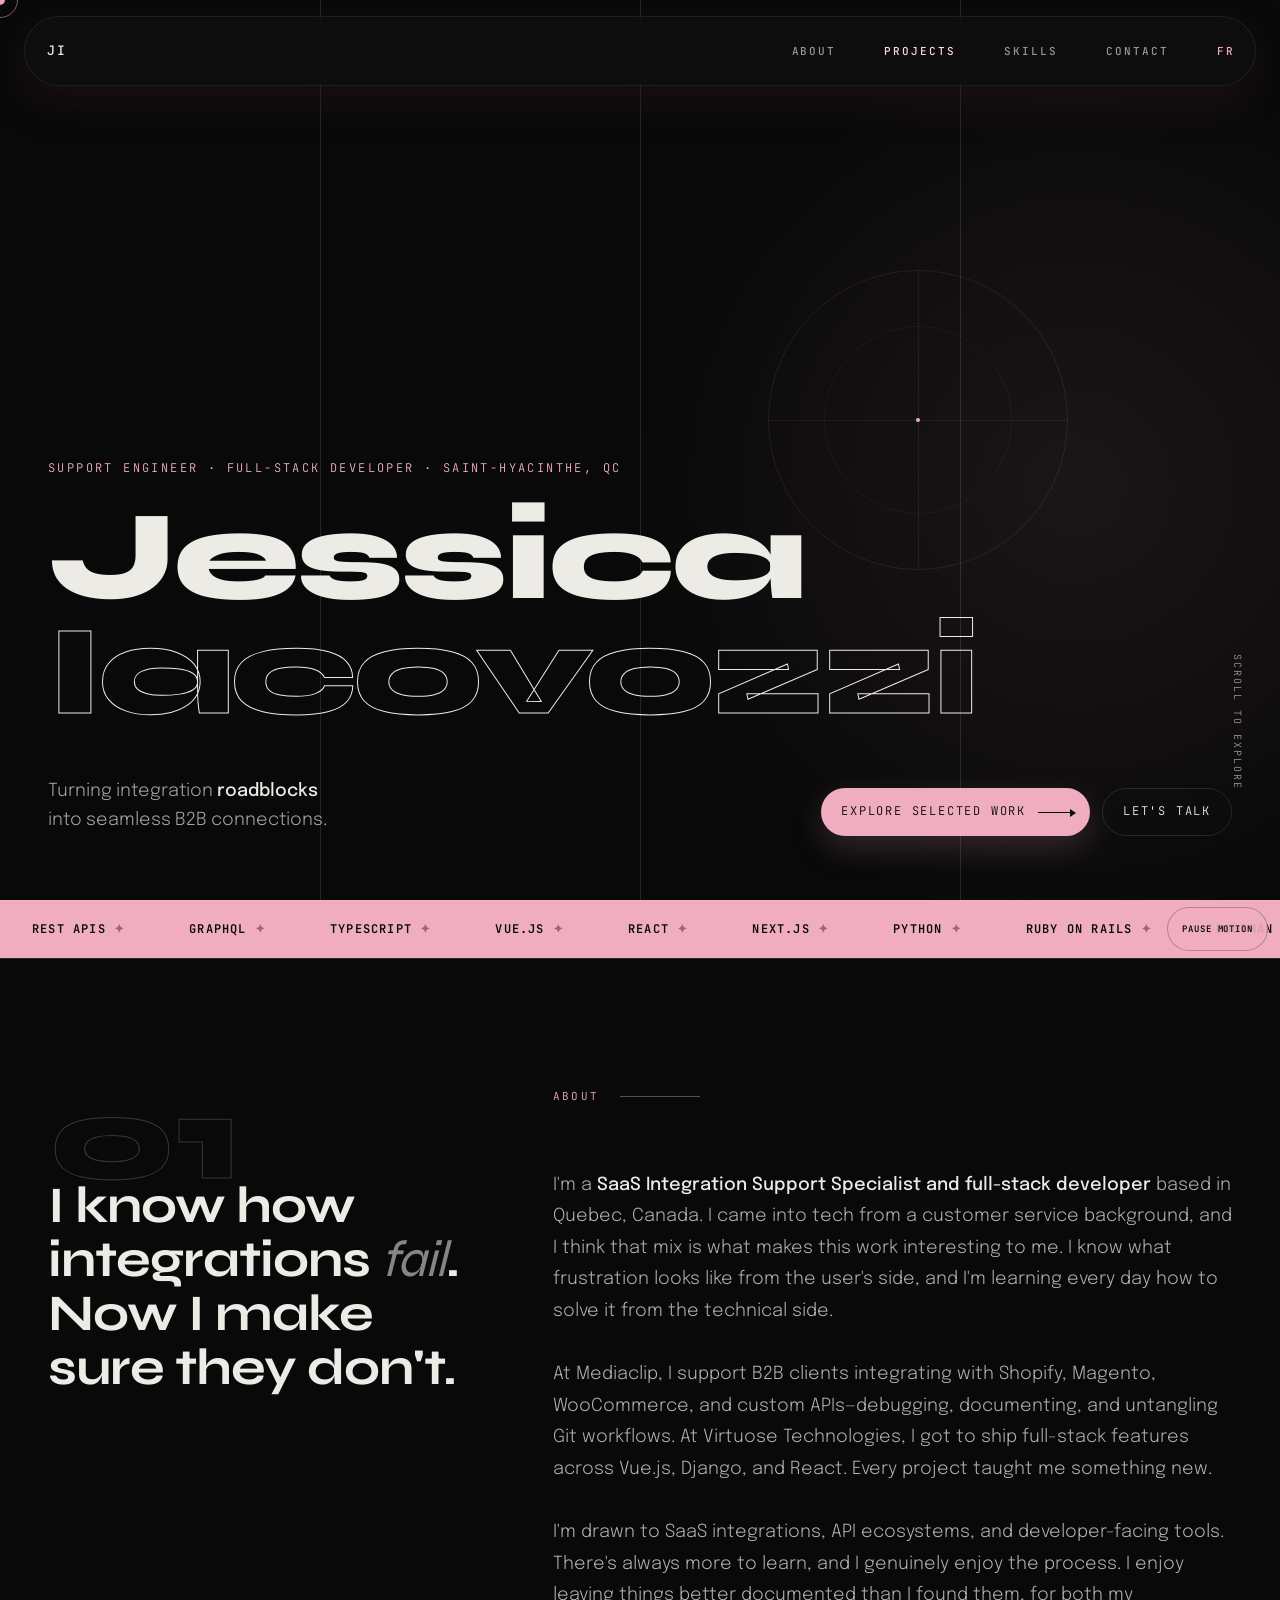
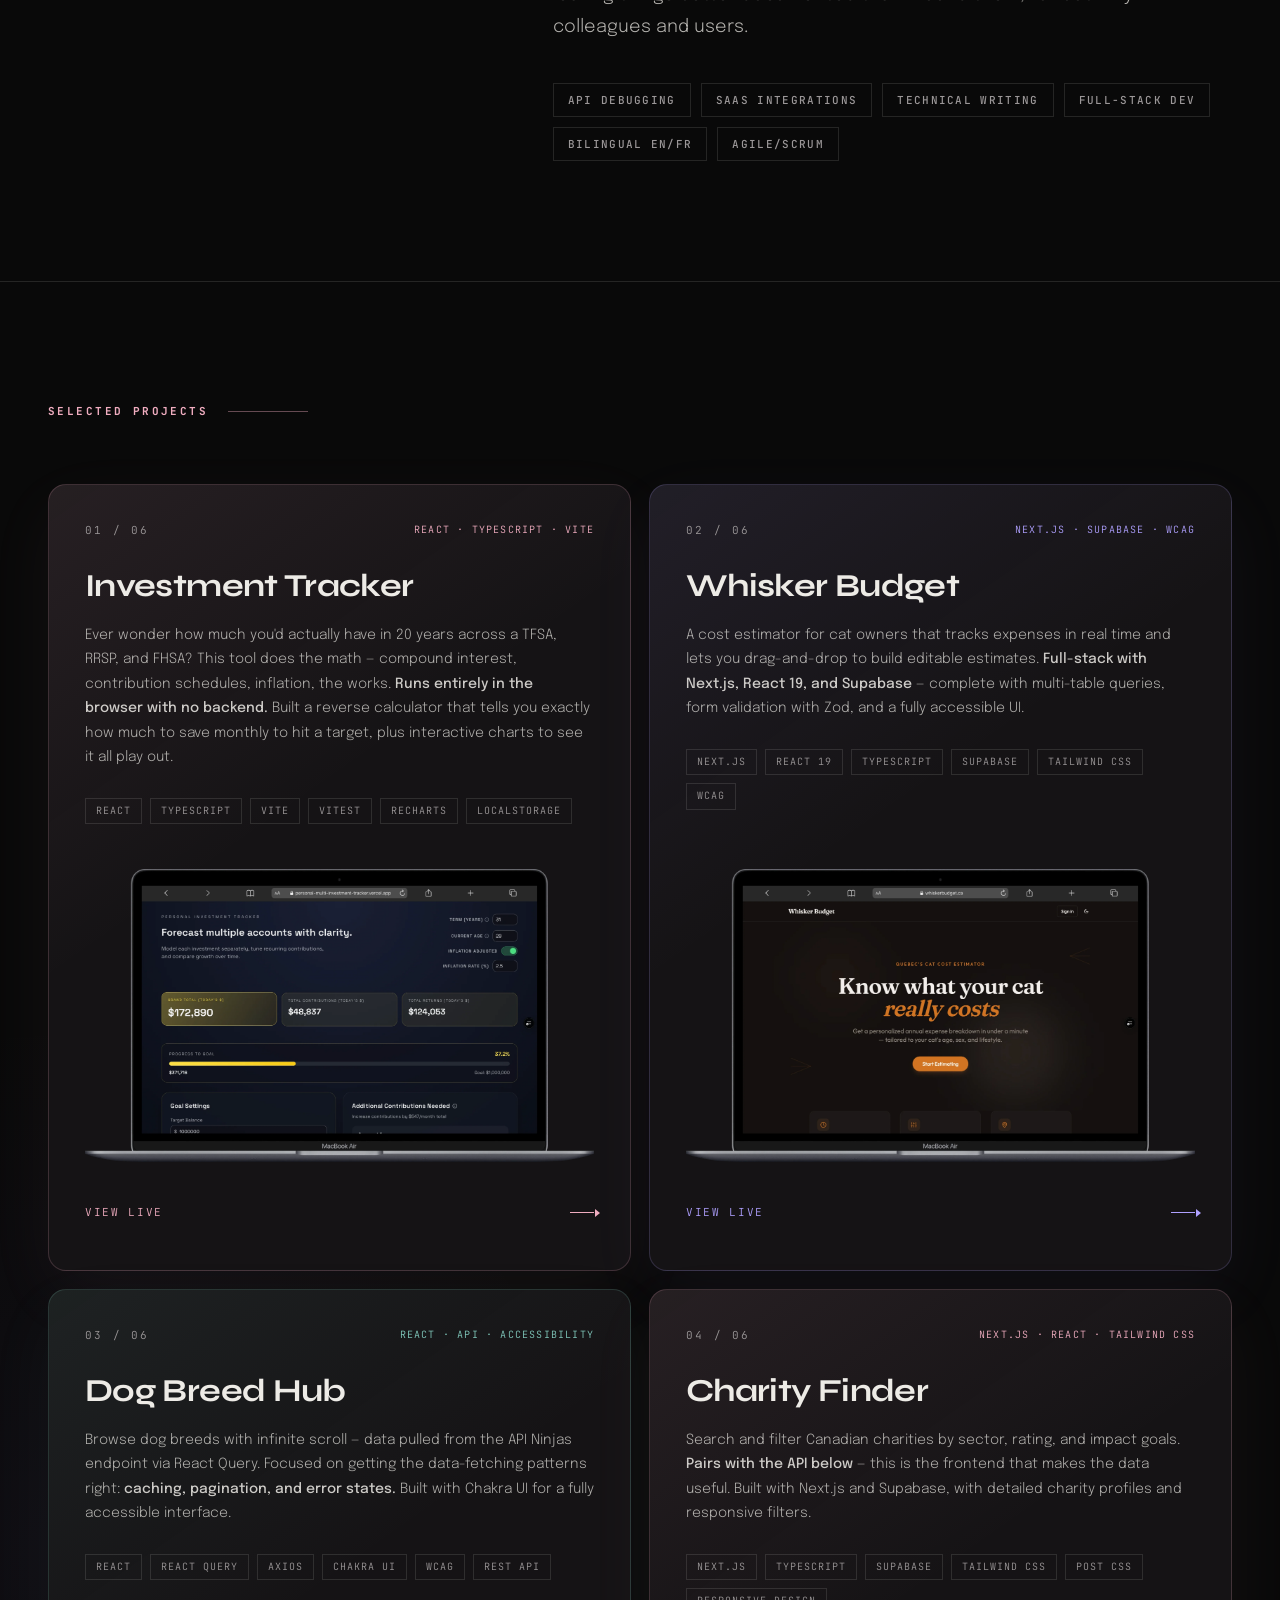
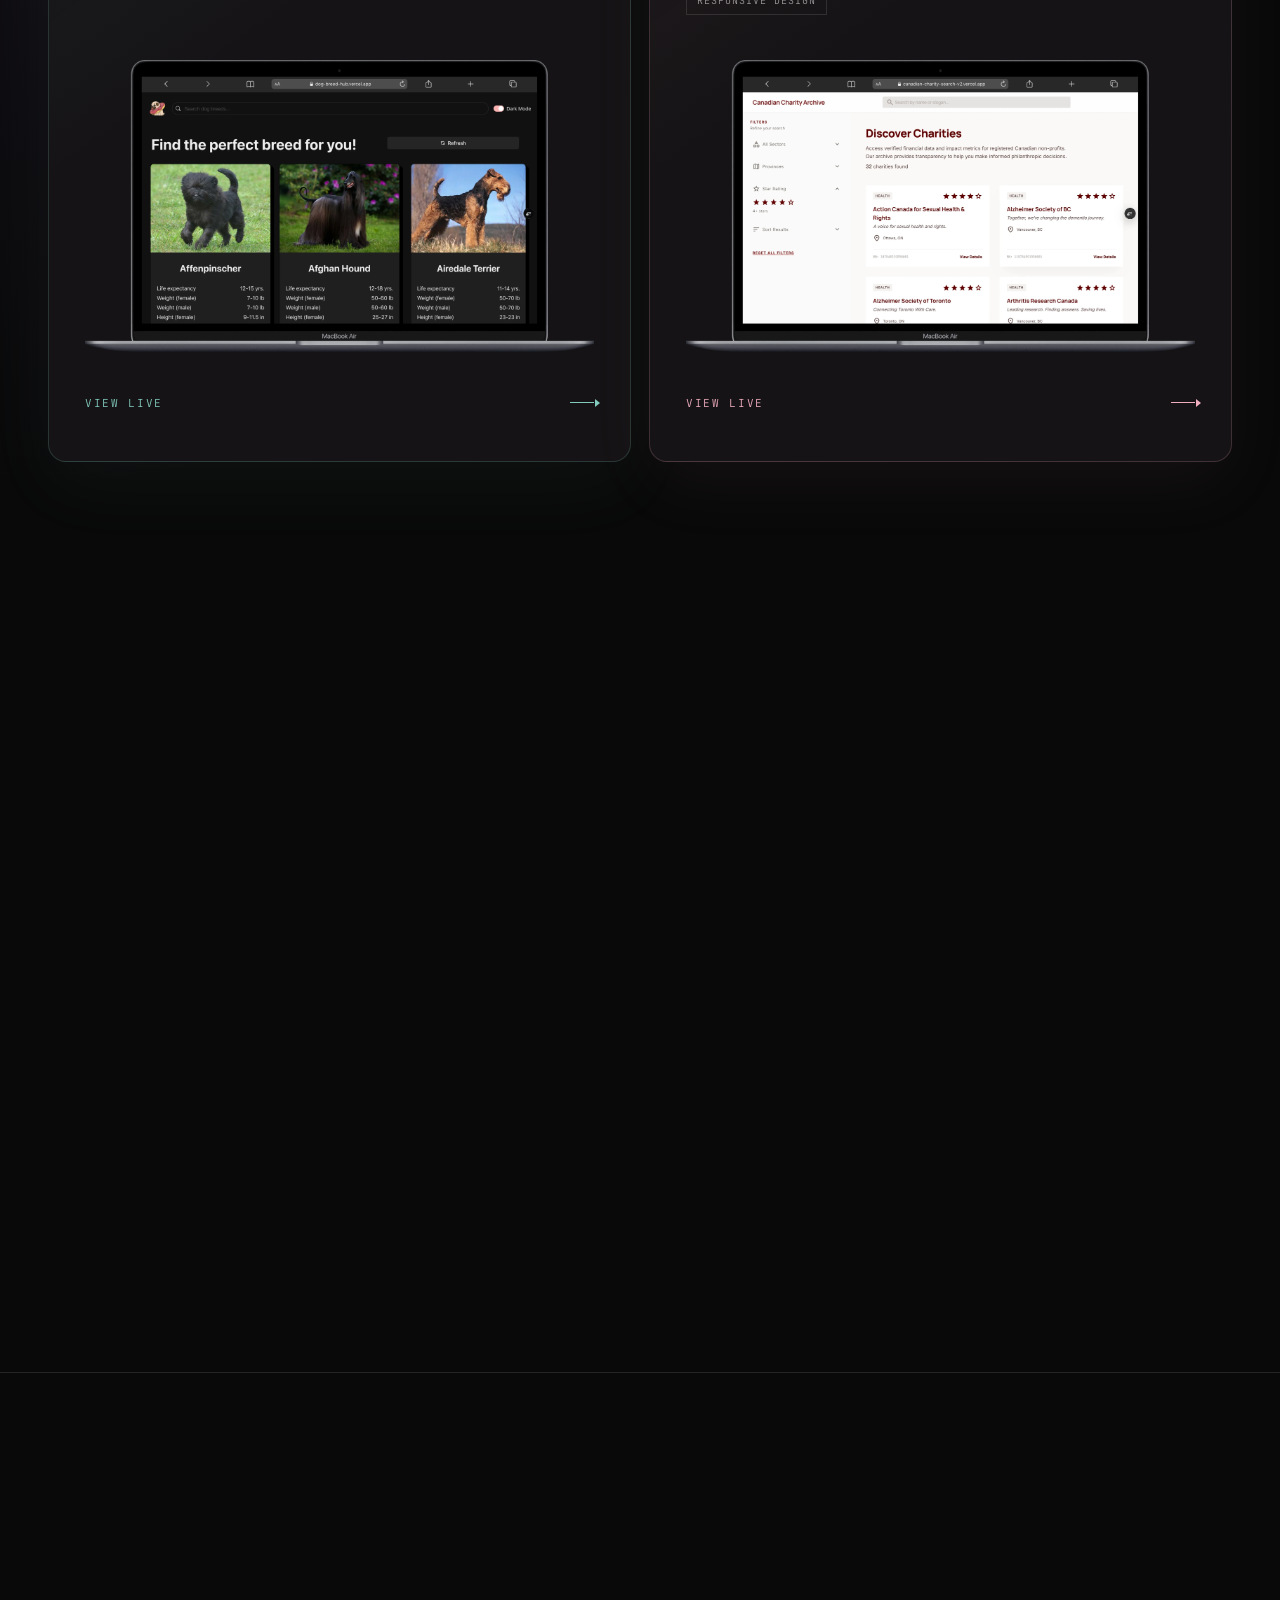
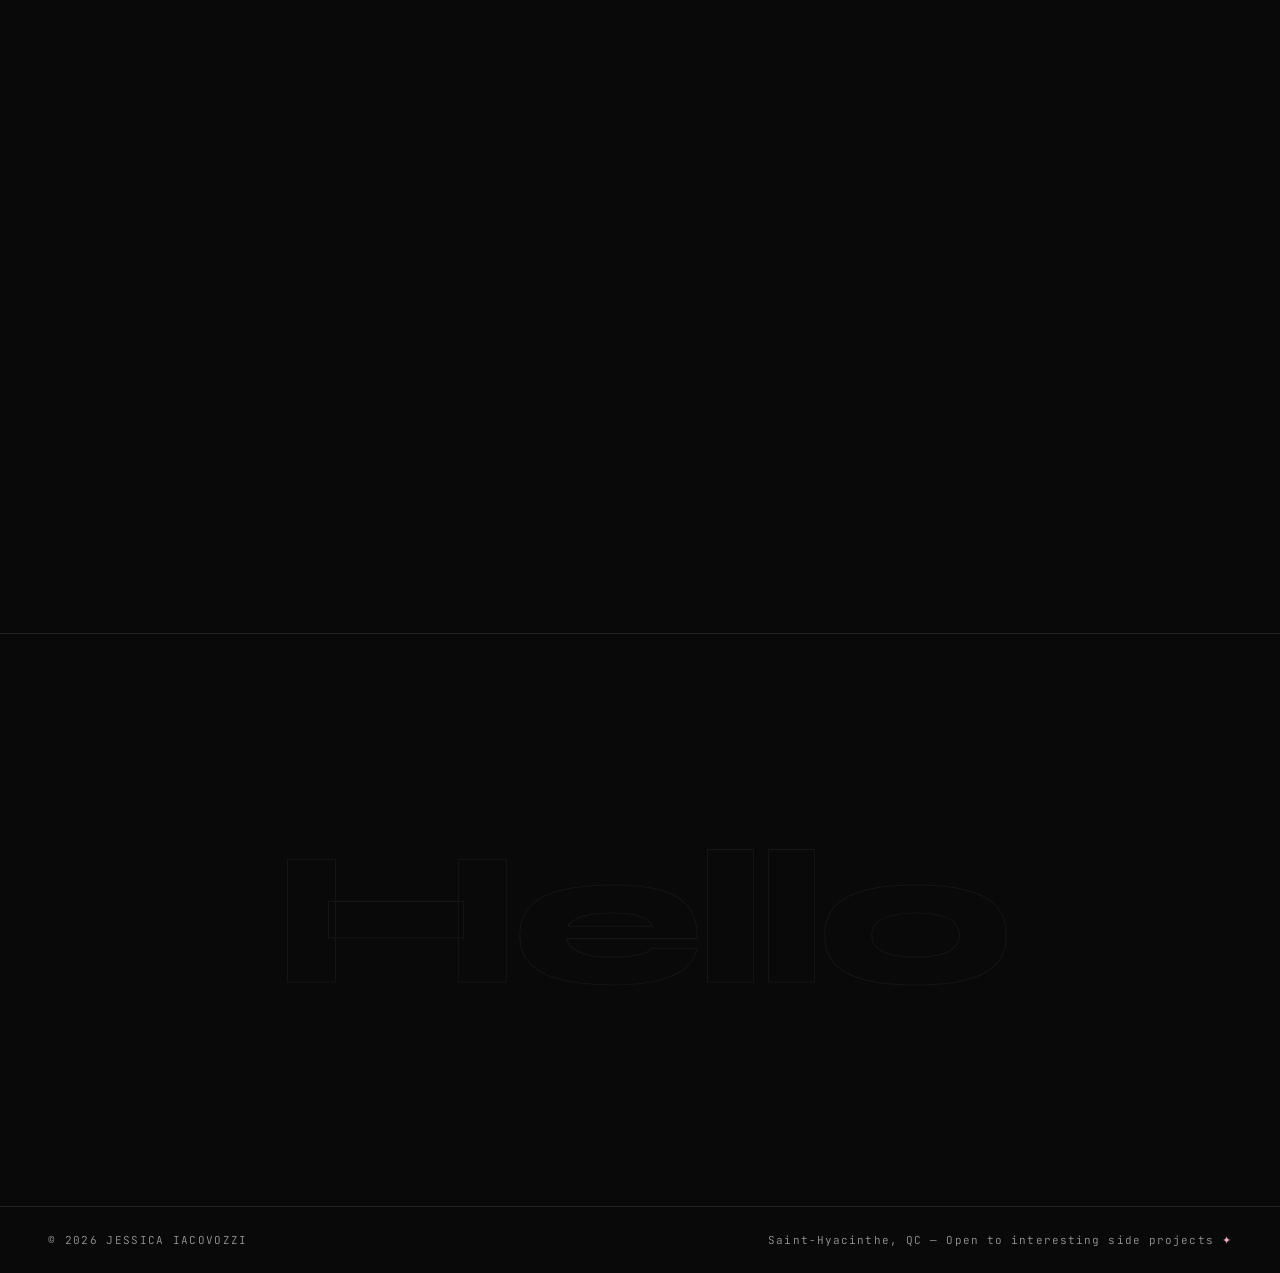
==== commit c1762e9f: "Refine UI with new design system, enhanced navigation, and improved project cards with gradient acce" ====
--- a/index.html
+++ b/index.html
@@ -3,11 +3,23 @@
   <head>
     <meta charset="UTF-8" />
     <meta name="viewport" content="width=device-width, initial-scale=1.0" />
+
     <title>Jessica Iacovozzi — Support Engineer & Full-Stack Developer</title>
-    <meta
-      name="description"
-      content="Support engineer and full-stack dev based in Saint-Hyacinthe. Customer service background, growing technical toolkit, and a love for figuring out how things work."
-    />
+    <meta name="description" content="Support engineer and full-stack dev based in Saint-Hyacinthe. Customer service background, growing technical toolkit, and a love for figuring out how things work.">
+
+    <meta property="og:url" content="https://jessicaiacovozzi.ca/">
+    <meta property="og:type" content="website">
+    <meta property="og:title" content="Jessica Iacovozzi — Support Engineer & Full-Stack Developer">
+    <meta property="og:description" content="Support engineer and full-stack dev based in Saint-Hyacinthe. Customer service background, growing technical toolkit, and a love for figuring out how things work.">
+    <meta property="og:image" content="/assets/images/og-image.png">
+
+    <meta name="twitter:card" content="summary_large_image">
+    <meta property="twitter:domain" content="jessicaiacovozzi.ca">
+    <meta property="twitter:url" content="https://jessicaiacovozzi.ca/">
+    <meta name="twitter:title" content="Jessica Iacovozzi — Support Engineer & Full-Stack Developer">
+    <meta name="twitter:description" content="Support engineer and full-stack dev based in Saint-Hyacinthe. Customer service background, growing technical toolkit, and a love for figuring out how things work.">
+    <meta name="twitter:image" content="/assets/images/og-image.png">
+
     <link rel="alternate" hreflang="fr" href="fr/" />
     <link rel="alternate" hreflang="en" href="./" />
     <link
@@ -64,22 +76,30 @@
           <span class="hero-name-line">Iacovozzi</span>
         </h1>
         <div class="hero-meta">
-          <p class="hero-role">
-            Turning integration
-            <strong
-              > roadblocks</strong
-            ><br /> into seamless B2B connections.
-          </p>
-          <a href="#projects" class="hero-cta">
-            See my work
-            <span class="hero-cta-arrow"></span>
-          </a>
+          <div class="hero-intro">
+            <p class="hero-role">
+              Turning integration
+              <strong
+                > roadblocks</strong
+              ><br /> into seamless B2B connections.
+            </p>
+          </div>
+          <div class="hero-actions">
+            <a href="#projects" class="hero-cta hero-cta--primary">
+              Explore selected work
+              <span class="hero-cta-arrow"></span>
+            </a>
+            <a href="#contact" class="hero-cta hero-cta--secondary">Let's talk</a>
+          </div>
         </div>
         <p class="hero-scroll-hint">Scroll to explore</p>
       </section>
 
       <!-- Marquee -->
       <div class="marquee-wrap">
+        <button class="marquee-toggle" type="button" aria-pressed="false">
+          Pause motion
+        </button>
         <div class="marquee-track" aria-hidden="true">
           <span class="marquee-item"
             >REST APIs <span class="marquee-dot">✦</span></span
@@ -213,7 +233,9 @@
 
       <!-- Projects -->
       <section id="projects">
-        <h2 class="section-label reveal">Selected Projects</h2>
+        <div class="section-heading reveal">
+          <h2 class="section-label">Selected Projects</h2>
+        </div>
         <div class="projects-grid">
           <div class="project-card reveal">
             <div class="project-num">
@@ -297,7 +319,7 @@
                 />
               </picture>
               <a
-                href="https://whiskerbudget.ca/"
+                href="https://cat-cost-estimator.vercel.app/"
                 class="project-mockup-cta"
                 target="_blank"
                 rel="noopener"
@@ -467,10 +489,6 @@
             </ul>
             <div class="project-mockup">
               <picture class="project-mockup-picture">
-                <source
-                  media="(max-width: 600px)"
-                  srcset="assets/images/rosettas_angels_mobile.webp"
-                />
                 <img
                   src="assets/images/rosettas_angels_desktop.webp"
                   alt="Rosetta's Angels website screenshot"
@@ -492,7 +510,9 @@
 
       <!-- Skills -->
       <section id="skills">
-        <h2 class="section-label reveal">Technical Skills</h2>
+        <div class="section-heading reveal">
+          <h2 class="section-label">Technical Skills</h2>
+        </div>
         <div class="skills-grid reveal">
           <div class="skill-group">
             <p class="skill-group-label">Support &amp; Tooling</p>
@@ -519,7 +539,7 @@
               <li>React · Next.js · Vue.js</li>
               <li>Astro · Hugo</li>
               <li>Node.js · Express.js</li>
-              <li>Django · Rails</li>
+              <li>Django · Ruby on Rails</li>
             </ul>
           </div>
           <div class="skill-group">
--- a/assets/css/style.css
+++ b/assets/css/style.css
@@ -9,11 +9,15 @@
 :root {
   --bg: #090909;
   --bg2: #111111;
+  --surface: #151315;
+  --surface-raised: #1b1719;
   --text: #edebe6;
-  --muted: #848484;
+  --muted: #9b9798;
   --accent: #f0adc0;
+  --accent-bright: #ffd5e1;
   --accent-dim: rgba(240, 173, 192, 0.12);
-  --border: rgba(237, 235, 230, 0.1);
+  --border: rgba(237, 235, 230, 0.12);
+  --shadow: rgba(75, 29, 44, 0.28);
   --font-display: "Syne", sans-serif;
   --font-body: "Epilogue", sans-serif;
   --font-mono: "JetBrains Mono", monospace;
@@ -21,12 +25,15 @@
 
 html {
   scroll-behavior: smooth;
-  scroll-padding-top: 80px;
+  scroll-padding-top: 96px;
   overflow-x: hidden;
 }
 
 body {
-  background: var(--bg);
+  background:
+    radial-gradient(circle at 84% 8%, rgba(240, 173, 192, 0.08), transparent 28rem),
+    radial-gradient(circle at 5% 52%, rgba(147, 112, 219, 0.05), transparent 34rem),
+    var(--bg);
   color: var(--text);
   font-family: var(--font-body);
   font-weight: 300;
@@ -96,6 +103,9 @@
   width: 36px;
   height: 36px;
 }
+.cursor.card-hover {
+  mix-blend-mode: normal;
+}
 .cursor-ring {
   position: fixed;
   top: 0;
@@ -107,36 +117,40 @@
   pointer-events: none;
   z-index: 9998;
   transform: translate(-50%, -50%);
-  transition: transform 0.18s ease;
+  transition: transform 0.18s ease, border-color 0.2s;
 }
 
 /* ── NAV ── */
 nav {
   position: fixed;
-  top: 0;
-  left: 0;
-  right: 0;
+  top: 16px;
+  left: 24px;
+  right: 24px;
   z-index: 100;
   display: flex;
   align-items: center;
   justify-content: space-between;
-  padding: 24px 48px;
-  mix-blend-mode: difference;
+  max-width: 1440px;
+  margin: 0 auto;
+  padding: 12px 16px;
+  background: rgba(17, 17, 17, 0.6);
+  backdrop-filter: blur(18px);
+  -webkit-backdrop-filter: blur(18px);
+  border: 1px solid rgba(237, 235, 230, 0.08);
+  border-radius: 999px;
+  box-shadow: 0 14px 42px var(--shadow);
   transition:
     background 0.35s ease,
-    backdrop-filter 0.35s ease,
-    -webkit-backdrop-filter 0.35s ease,
-    padding 0.35s ease,
-    border-color 0.35s ease;
+    border-color 0.35s ease,
+    transform 0.35s ease;
 }
 nav.scrolled,
 nav.menu-open {
-  mix-blend-mode: normal;
-  background: rgba(9, 9, 9, 0.75);
-  backdrop-filter: blur(16px);
-  -webkit-backdrop-filter: blur(16px);
-  border-bottom: 1px solid var(--border);
-  padding: 16px 48px;
+  background: rgba(9, 9, 9, 0.88);
+  border-color: rgba(240, 173, 192, 0.2);
+}
+nav.scrolled {
+  transform: translateY(-6px);
 }
 .nav-logo {
   font-family: var(--font-mono);
@@ -155,6 +169,9 @@
   align-items: center;
 }
 .nav-links a {
+  display: inline-flex;
+  align-items: center;
+  min-height: 44px;
   font-family: var(--font-mono);
   font-size: 11px;
   font-weight: 500;
@@ -162,11 +179,15 @@
   text-transform: uppercase;
   color: var(--text);
   text-decoration: none;
-  opacity: 0.6;
+  opacity: 0.62;
   padding: 8px 4px;
-  transition: opacity 0.2s;
-}
-.nav-links a:hover {
+  transition:
+    color 0.2s,
+    opacity 0.2s;
+}
+.nav-links a:hover,
+.nav-links a[aria-current="location"] {
+  color: var(--accent-bright);
   opacity: 1;
 }
 .nav-lang {
@@ -261,6 +282,15 @@
   color: var(--text);
   font-weight: 500;
 }
+.hero-intro {
+  display: grid;
+  gap: 12px;
+}
+.hero-actions {
+  display: flex;
+  align-items: center;
+  gap: 12px;
+}
 .hero-cta {
   display: flex;
   align-items: center;
@@ -293,6 +323,31 @@
 }
 .hero-cta:hover .hero-cta-arrow {
   width: 48px;
+}
+.hero-cta--primary,
+.hero-cta--secondary {
+  min-height: 48px;
+  padding: 0 20px;
+  border-radius: 999px;
+}
+.hero-cta--primary {
+  color: var(--bg);
+  background: var(--accent);
+  box-shadow: 0 12px 32px rgba(240, 173, 192, 0.18);
+}
+.hero-cta--primary .hero-cta-arrow {
+  background: var(--bg);
+}
+.hero-cta--primary .hero-cta-arrow::after {
+  border-left-color: var(--bg);
+}
+.hero-cta--secondary {
+  color: var(--text);
+  border: 1px solid var(--border);
+}
+.hero-cta--secondary:hover {
+  color: var(--accent-bright);
+  border-color: rgba(240, 173, 192, 0.45);
 }
 
 .hero-scroll-hint {
@@ -362,7 +417,7 @@
   height: 4px;
   background: var(--accent);
   border-radius: 50%;
-  animation: heroPulse 2.8s ease-in-out infinite;
+  animation: heroPulse 2.8s ease-in-out;
 }
 @keyframes heroPulse {
   0%,
@@ -404,17 +459,40 @@
 
 /* ── MARQUEE ── */
 .marquee-wrap {
+  position: relative;
   border-top: 1px solid var(--border);
   border-bottom: 1px solid var(--border);
   background: var(--accent);
   overflow: hidden;
   white-space: nowrap;
-  padding: 14px 0;
+  padding: 15px 0;
+}
+.marquee-toggle {
+  position: absolute;
+  top: 50%;
+  right: 12px;
+  z-index: 2;
+  min-height: 44px;
+  padding: 0 14px;
+  transform: translateY(-50%);
+  border: 1px solid rgba(9, 9, 9, 0.25);
+  border-radius: 999px;
+  background: rgba(240, 173, 192, 0.9);
+  color: var(--bg);
+  font-family: var(--font-mono);
+  font-size: 9px;
+  font-weight: 600;
+  letter-spacing: 0.1em;
+  text-transform: uppercase;
+  cursor: pointer;
 }
 .marquee-track {
   display: inline-flex;
   gap: 0;
-  animation: marquee 22s linear infinite;
+  animation: marquee 30s linear infinite;
+}
+.marquee-wrap.is-paused .marquee-track {
+  animation-play-state: paused;
 }
 .marquee-item {
   font-family: var(--font-mono);
@@ -461,6 +539,16 @@
   height: 1px;
   background: var(--accent);
   opacity: 0.4;
+}
+.section-heading {
+  display: grid;
+  grid-template-columns: minmax(180px, 0.7fr) minmax(280px, 1fr);
+  gap: 64px;
+  align-items: start;
+  margin-bottom: 64px;
+}
+.section-heading .section-label {
+  margin-bottom: 0;
 }
 
 /* ── ABOUT ── */
@@ -617,31 +705,40 @@
 .projects-grid {
   display: grid;
   grid-template-columns: 1fr 1fr;
-  gap: 2px;
+  gap: 18px;
   margin-top: 0;
 }
 .project-card {
-  background: var(--bg2);
-  padding: 48px 40px;
+  --card-accent: 240, 173, 192;
+  display: flex;
+  flex-direction: column;
+  min-height: 680px;
+  padding: 36px;
   position: relative;
   overflow: hidden;
-  transition: background 0.3s;
-  border: 1px solid var(--border);
-  min-height: 450px;
-}
-.project-card::before {
-  content: "";
-  position: absolute;
-  inset: 0;
-  background: var(--accent-dim);
-  opacity: 0;
-  transition: opacity 0.4s;
-}
-.project-card:hover::before {
-  opacity: 1;
+  background:
+    linear-gradient(145deg, rgba(var(--card-accent), 0.08), transparent 42%),
+    var(--surface);
+  border: 1px solid rgba(var(--card-accent), 0.18);
+  border-radius: 18px;
+  box-shadow: 0 24px 70px rgba(var(--card-accent), 0.05);
+  transition:
+    border-color 0.3s,
+    box-shadow 0.3s,
+    transform 0.3s;
+}
+.project-card:nth-child(2),
+.project-card:nth-child(5) {
+  --card-accent: 175, 160, 255;
+}
+.project-card:nth-child(3),
+.project-card:nth-child(6) {
+  --card-accent: 130, 203, 190;
 }
 .project-card:hover {
-  border-color: rgba(240, 173, 192, 0.3);
+  border-color: rgba(var(--card-accent), 0.42);
+  box-shadow: 0 30px 80px rgba(var(--card-accent), 0.1);
+  transform: translateY(-4px);
 }
 
 .project-num {
@@ -658,7 +755,7 @@
   font-family: var(--font-mono);
   font-size: 10px;
   letter-spacing: 0.12em;
-  color: var(--accent);
+  color: rgb(var(--card-accent));
   text-transform: uppercase;
 }
 .project-title {
@@ -671,13 +768,13 @@
   transition: color 0.2s;
 }
 .project-card:hover .project-title {
-  color: var(--accent);
+  color: rgb(var(--card-accent));
 }
 .project-desc {
   font-size: 14px;
-  color: rgba(237, 235, 230, 0.6);
+  color: rgba(237, 235, 230, 0.72);
   line-height: 1.75;
-  margin-bottom: 32px;
+  margin-bottom: 28px;
 }
 .project-desc strong {
   color: rgba(237, 235, 230, 0.85);
@@ -699,37 +796,20 @@
   padding: 4px 10px;
 }
 .project-card:hover .project-tag {
-  border-color: rgba(240, 173, 192, 0.25);
-  color: rgba(240, 173, 192, 0.7);
+  border-color: rgba(var(--card-accent), 0.32);
+  color: rgb(var(--card-accent));
 }
 
 /* ── PROJECT MOCKUP ── */
 .project-mockup {
-  position: absolute;
-  inset: 0;
-  background: rgba(9, 9, 9, 0.96);
   display: flex;
   flex-direction: column;
-  padding: 32px 40px;
-  opacity: 0;
-  transform: translateY(10px);
-  transition:
-    opacity 0.7s ease,
-    transform 0.7s cubic-bezier(0.16, 1, 0.3, 1);
-  pointer-events: none;
-  z-index: 2;
-}
-.project-card:hover .project-mockup,
-.project-card:focus-within .project-mockup,
-.project-card.mockup-active .project-mockup {
-  opacity: 1;
-  transform: translateY(0);
-  pointer-events: auto;
+  margin-top: auto;
+  padding-top: 32px;
 }
 .project-mockup-picture {
-  flex: 1;
-  min-height: 0;
   width: 100%;
+  aspect-ratio: 16 / 10;
   display: block;
   overflow: hidden;
 }
@@ -738,21 +818,26 @@
   height: 100%;
   object-fit: contain;
   display: block;
+  transition: transform 0.5s cubic-bezier(0.16, 1, 0.3, 1);
+}
+.project-card:hover .project-mockup-picture img {
+  transform: scale(1.025);
 }
 .project-mockup-cta {
   display: inline-flex;
   align-items: center;
+  justify-content: space-between;
   gap: 10px;
-  margin-top: 20px;
+  min-height: 44px;
+  margin-top: 16px;
   font-family: var(--font-mono);
   font-size: 11px;
   letter-spacing: 0.15em;
   text-transform: uppercase;
-  color: var(--accent);
+  color: rgb(var(--card-accent));
   text-decoration: none;
   transition: gap 0.3s;
-  flex-shrink: 0;
-  width: fit-content;
+  width: 100%;
 }
 .project-mockup-cta:hover {
   gap: 18px;
@@ -760,7 +845,7 @@
 .project-mockup-arrow {
   width: 24px;
   height: 1px;
-  background: var(--accent);
+  background: rgb(var(--card-accent));
   position: relative;
   flex-shrink: 0;
   transition: width 0.3s;
@@ -771,7 +856,7 @@
   right: -10px;
   top: -3px;
   border: 4px solid transparent;
-  border-left: 5px solid var(--accent);
+  border-left: 5px solid rgb(var(--card-accent));
 }
 .project-mockup-cta:hover .project-mockup-arrow {
   width: 36px;
@@ -784,16 +869,32 @@
 .skills-grid {
   display: grid;
   grid-template-columns: repeat(3, 1fr);
-  gap: 1px;
+  gap: 14px;
+  counter-reset: skill-card;
+}
+.skill-group {
+  counter-increment: skill-card;
+  position: relative;
+  min-height: 250px;
+  padding: 32px;
+  overflow: hidden;
+  background: linear-gradient(145deg, var(--accent-dim), transparent 45%), var(--surface);
   border: 1px solid var(--border);
-}
-.skill-group {
-  padding: 40px 36px;
-  border: 1px solid var(--border);
-  transition: background 0.3s;
+  border-radius: 14px;
+  box-shadow: 0 18px 52px rgba(75, 29, 44, 0.08);
+  transition:
+    border-color 0.3s,
+    transform 0.3s;
+}
+.skill-group:nth-child(3n + 2) {
+  background: linear-gradient(145deg, rgba(175, 160, 255, 0.1), transparent 45%), var(--surface);
+}
+.skill-group:nth-child(3n) {
+  background: linear-gradient(145deg, rgba(130, 203, 190, 0.09), transparent 45%), var(--surface);
 }
 .skill-group:hover {
-  background: var(--bg2);
+  border-color: rgba(240, 173, 192, 0.35);
+  transform: translateY(-3px);
 }
 .skill-group-label {
   font-family: var(--font-mono);
@@ -871,30 +972,39 @@
   display: flex;
   align-items: center;
   justify-content: center;
-  gap: 48px;
+  gap: 12px;
   position: relative;
 }
 .contact-link {
-  font-family: var(--font-mono);
-  font-size: 12px;
+  display: inline-flex;
+  align-items: center;
+  justify-content: center;
+  min-height: 48px;
+  min-width: 140px;
+  font-family: var(--font-mono);
+  font-size: 11px;
   letter-spacing: 0.18em;
   text-transform: uppercase;
   color: var(--text);
   text-decoration: none;
-  padding: 8px 4px;
-  border-bottom: 1px solid var(--muted);
+  padding: 0 22px;
+  background: rgba(237, 235, 230, 0.03);
+  border: 1px solid var(--border);
+  border-radius: 999px;
   transition:
     color 0.2s,
-    border-color 0.2s;
+    background 0.2s,
+    border-color 0.2s,
+    transform 0.2s;
 }
 .contact-link:hover {
-  color: var(--accent);
+  color: var(--bg);
+  background: var(--accent);
   border-color: var(--accent);
+  transform: translateY(-2px);
 }
 .contact-divider {
-  width: 1px;
-  height: 16px;
-  background: var(--border);
+  display: none;
 }
 
 /* ── FOOTER ── */
@@ -974,13 +1084,13 @@
 /* ── RESPONSIVE ── */
 @media (max-width: 900px) {
   nav {
-    padding: 20px 24px;
-  }
-  nav.scrolled {
-    padding: 14px 24px;
+    top: 12px;
+    left: 16px;
+    right: 16px;
+    padding: 8px 12px;
   }
   .nav-links {
-    gap: 24px;
+    gap: 20px;
   }
   section {
     padding: 80px 24px;
@@ -990,6 +1100,18 @@
   }
   .hero-name {
     font-size: clamp(44px, 8vw, 96px);
+  }
+  .hero-meta {
+    gap: 32px;
+  }
+  .hero-actions {
+    flex-direction: column;
+    align-items: stretch;
+  }
+  .section-heading {
+    grid-template-columns: 1fr;
+    gap: 20px;
+    margin-bottom: 44px;
   }
   #about {
     grid-template-columns: 1fr;
@@ -1018,11 +1140,12 @@
 .nav-hamburger {
   display: none;
   flex-direction: column;
+  align-items: center;
   justify-content: center;
   gap: 5px;
-  width: 36px;
-  height: 36px;
-  padding-left: 20px;
+  width: 44px;
+  height: 44px;
+  padding: 0;
   background: none;
   border: none;
   cursor: pointer;
@@ -1114,12 +1237,42 @@
   }
   .hero-meta {
     flex-direction: column;
-    gap: 24px;
+    gap: 28px;
     align-items: flex-start;
+  }
+  .hero-actions {
+    width: 100%;
+    flex-direction: column;
+    align-items: stretch;
+  }
+  .hero-cta--primary,
+  .hero-cta--secondary {
+    justify-content: center;
+  }
+  .hero-scroll-hint {
+    display: none;
+  }
+  .project-card {
+    min-height: 0;
+    padding: 28px 22px;
+  }
+  .project-num {
+    align-items: flex-start;
+    gap: 16px;
+  }
+  .project-stack-badge {
+    max-width: 70%;
+    text-align: right;
+  }
+  .marquee-toggle {
+    right: 8px;
   }
   .contact-links {
     flex-direction: column;
-    gap: 4px;
+    gap: 8px;
+  }
+  .contact-link {
+    width: min(100%, 320px);
   }
 }
 
@@ -1143,6 +1296,9 @@
   .marquee-track {
     animation: none;
   }
+  .marquee-toggle {
+    display: none;
+  }
   .reveal {
     transition: none;
     opacity: 1;
